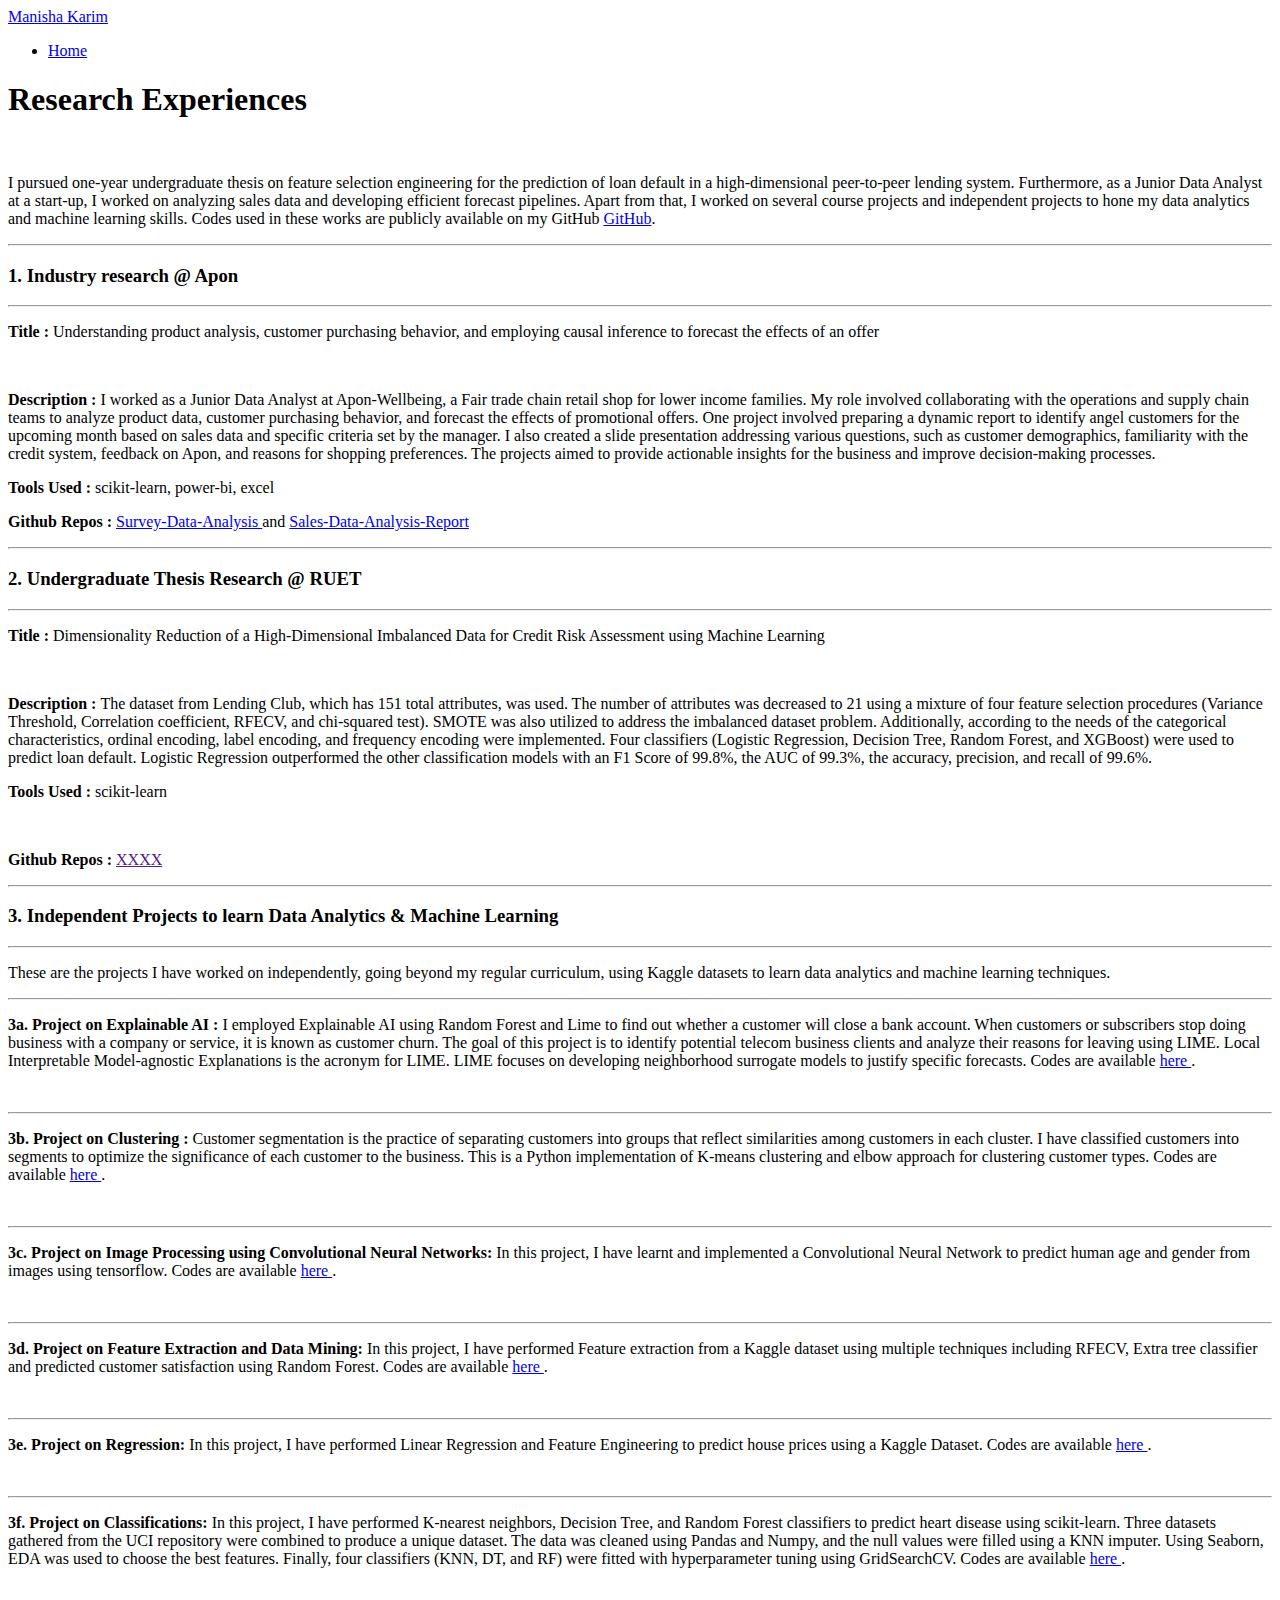
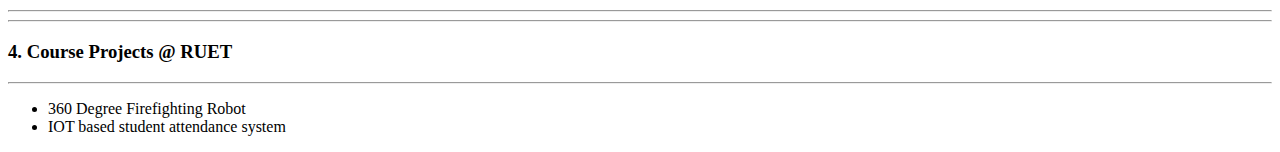
==== research.html @ 13be2c98 "Add files via upload" ====
<!DOCTYPE HTML>
<!--
	Hyperspace by HTML5 UP
	html5up.net | @ajlkn
	Free for personal and commercial use under the CCA 3.0 license (html5up.net/license)
-->
<html>
	<head>
		<title>Manisha Karim</title>
		<meta charset="utf-8" />
		<meta name="viewport" content="width=device-width, initial-scale=1, user-scalable=no" />
		<link rel="stylesheet" href="assets/css/main.css" />
		<noscript><link rel="stylesheet" href="assets/css/noscript.css" /></noscript>
	</head>
	<body class="is-preload">

		<!------------------------------------------------------- Header ------------------------------------------------------->
			<header id="header">
				<a href="index.html" class="title">Manisha Karim</a>
				<nav>
					<ul>
						<li><a href="index.html">Home</a></li>
					</ul>
				</nav>
			</header>

		<!--------------------------------------------------------- Wrapper --------------------------------------------------------->
			<div id="wrapper">

				<!--------------------------------------------------------- Main --------------------------------------------------------->
					<section id="main" class="wrapper">
						<div class="inner">
							<h1 class="major">Research Experiences</h1>
							
							
							<span class="image"> <img src="images/nn_2.png" width="800" height="auto" alt="" class="center" /></span>
							<p>I pursued one-year undergraduate thesis on feature selection engineering for the prediction of loan default in a high-dimensional peer-to-peer lending system. Furthermore, as a Junior Data Analyst at a start-up, I worked on analyzing sales data and developing efficient forecast pipelines. Apart from that, I worked on several course projects and independent projects to hone my data analytics and machine learning skills. Codes used in these works are publicly available on my GitHub <a href="https://github.com/Manisha-Karim" class="icon brands fa-github"><span class="label">GitHub</span></a>.</p>
							 
							 <!--------------------------------------------------------- Main --------------------------------------------------------->
							<hr>
							<h3> 1. Industry research @ Apon</h3>
							<hr>
							<p> <b>Title :</b> Understanding product analysis, customer purchasing behavior, and employing causal inference to forecast the effects of an offer </p>
							<span class="image"> <img src="images/industry.png" width="800" height="auto" alt="" class="center" /></span>
							<p> <b>Description : </b> I worked as a Junior Data Analyst at Apon-Wellbeing, a Fair trade chain retail shop for lower income families. My role involved collaborating with the operations and supply chain teams to analyze product data, customer purchasing behavior, and forecast the effects of promotional offers. One project involved preparing a dynamic report to identify angel customers for the upcoming month based on sales data and specific criteria set by the manager. I also created a slide presentation addressing various questions, such as customer demographics, familiarity with the credit system, feedback on Apon, and reasons for shopping preferences. The projects aimed to provide actionable insights for the business and improve decision-making processes.</p>
							<p> <b>Tools Used :</b> scikit-learn, power-bi, excel</p>
							<p> <b>Github Repos :</b> <a href="https://github.com/Manisha-Karim/Survey-Data-Analysis/tree/main"> Survey-Data-Analysis </a> and <a href="https://github.com/Manisha-Karim/Sales-Data-Analysis-Report"> Sales-Data-Analysis-Report </a> </p>
							
							<!--------------------------------------------------------- Main --------------------------------------------------------->
							<hr>
							<h3> 2. Undergraduate Thesis Research @ RUET</h3>
							<hr>
							<p> <b>Title : </b> Dimensionality Reduction of a High-Dimensional Imbalanced Data for Credit Risk Assessment using Machine Learning </p>
							<span class="image"> <img src="images/thesis.jpeg" width="800" height="auto" alt="" class="center" /></span>
							<p> <b>Description : </b> The dataset from Lending Club, which has 151 total attributes, was used.  The number of attributes was decreased to 21 using a mixture of four feature selection procedures (Variance Threshold, Correlation coefficient, RFECV, and chi-squared test). SMOTE was also utilized to address the imbalanced dataset problem. Additionally, according to the needs of the categorical characteristics, ordinal encoding, label encoding, and frequency encoding were implemented. Four classifiers (Logistic Regression, Decision Tree, Random Forest, and XGBoost) were used to predict loan default. Logistic Regression outperformed the other classification models with an F1 Score of 99.8%, the AUC of 99.3%, the accuracy, precision, and recall of 99.6%. </p>
							<p> <b>Tools Used : </b> scikit-learn </p>
							<span class="image"> <img src="images/thesis_2.jpeg" width="400" height="auto" alt="" class="center" /></span>
							<p> <b>Github Repos :</b> <a href=""> XXXX </a> </p>
							
							<!--------------------------------------------------------- Main --------------------------------------------------------->
							<hr>
							<h3> 3. Independent Projects to learn Data Analytics & Machine Learning</h3>
							<hr>
							<p>These are the projects I have worked on independently, going beyond my regular curriculum, using Kaggle datasets to learn data analytics and machine learning techniques.</p>
							<hr>
							<p> <b>3a. Project on Explainable AI :</b> I employed Explainable AI using Random Forest and Lime to find out whether a customer will close a bank account. When customers or subscribers stop doing business with a company or service, it is known as customer churn. The goal of this project is to identify potential telecom business clients and analyze their reasons for leaving using LIME. Local Interpretable Model-agnostic Explanations is the acronym for LIME. LIME focuses on developing neighborhood surrogate models to justify specific forecasts. Codes are available <a href="https://github.com/Manisha-Karim/Bank-Customer-Churn-model-with-Explainable-AI-Lime-"> here </a>.</p>
							<span class="image"> <img src="images/ExplainableAI.png" width="800" height="auto" alt="" class="center" /></span>
							<hr>
							<p> <b>3b. Project on Clustering :</b> Customer segmentation is the practice of separating customers into groups that reflect similarities among customers in each cluster. I have classified customers into segments to optimize the significance of each customer to the business. This is a Python implementation of K-means clustering and elbow approach for clustering customer types. Codes are available <a href="https://github.com/Manisha-Karim/Customer-Segmentation/tree/main"> here </a>.</p>
							<span class="image"> <img src="images/segmentation.png" width="800" height="auto" alt="" class="center" /></span>
							<hr>
							<p> <b>3c. Project on Image Processing using Convolutional Neural Networks:</b> In this project, I have learnt and implemented a Convolutional Neural Network to predict human age and gender from images using tensorflow. Codes are available <a href="https://github.com/Manisha-Karim/Age-and-Gender-prediction-using-CNN"> here </a>.</p>
							<span class="image"> <img src="images/image_processing.png" width="800" height="auto" alt="" class="center" /></span>
							<hr>
							<p> <b>3d. Project on Feature Extraction and Data Mining:</b> In this project, I have performed Feature extraction from a Kaggle dataset using multiple techniques including RFECV, Extra tree classifier and predicted customer satisfaction using Random Forest. Codes are available <a href="https://github.com/Manisha-Karim/Customer-Satisfaction"> here </a>.</p>
							<span class="image"> <img src="images/customer_satisfaction.png" width="800" height="auto" alt="" class="center" /></span>
							<hr>
							<p> <b>3e. Project on Regression:</b> In this project, I have performed Linear Regression and Feature Engineering to predict house prices using a Kaggle Dataset. Codes are available <a href="https://github.com/Manisha-Karim/Advanced-Housing-Price-Regression"> here </a>.</p>
							<span class="image"> <img src="images/regression.png" width="800" height="auto" alt="" class="center" /></span>
							<hr>
							<p> <b>3f. Project on Classifications:</b> In this project, I have performed K-nearest neighbors, Decision Tree, and Random Forest classifiers to predict heart disease using scikit-learn. Three datasets gathered from the UCI repository were combined to produce a unique dataset. The data was cleaned using Pandas and Numpy, and the null values were filled using a KNN imputer. Using Seaborn, EDA was used to choose the best features. Finally, four classifiers (KNN, DT, and RF) were fitted with hyperparameter tuning using GridSearchCV. Codes are available <a href="https://github.com/Manisha-Karim/HeartDisease-Prediction-Machine-Learning-Model-Deployment-using-Django"> here </a>.</p>
							<span class="image"> <img src="images/heart.png" width="800" height="auto" alt="" class="center" /></span>
							<hr>
							
							
							
							
							<!--------------------------------------------------------- Main --------------------------------------------------------->
							<hr>
							<h3> 4. Course Projects @ RUET</h3>
							<hr>
							<ul> 
							<li>360 Degree Firefighting Robot</li>
							<li>IOT based student attendance system </li>
							</ul>
							
							
						</div>
					</section>

			</div>

		<!--------------------------------------------------------- Scripts --------------------------------------------------------->
			<script src="assets/js/jquery.min.js"></script>
			<script src="assets/js/jquery.scrollex.min.js"></script>
			<script src="assets/js/jquery.scrolly.min.js"></script>
			<script src="assets/js/browser.min.js"></script>
			<script src="assets/js/breakpoints.min.js"></script>
			<script src="assets/js/util.js"></script>
			<script src="assets/js/main.js"></script>

	</body>
</html>
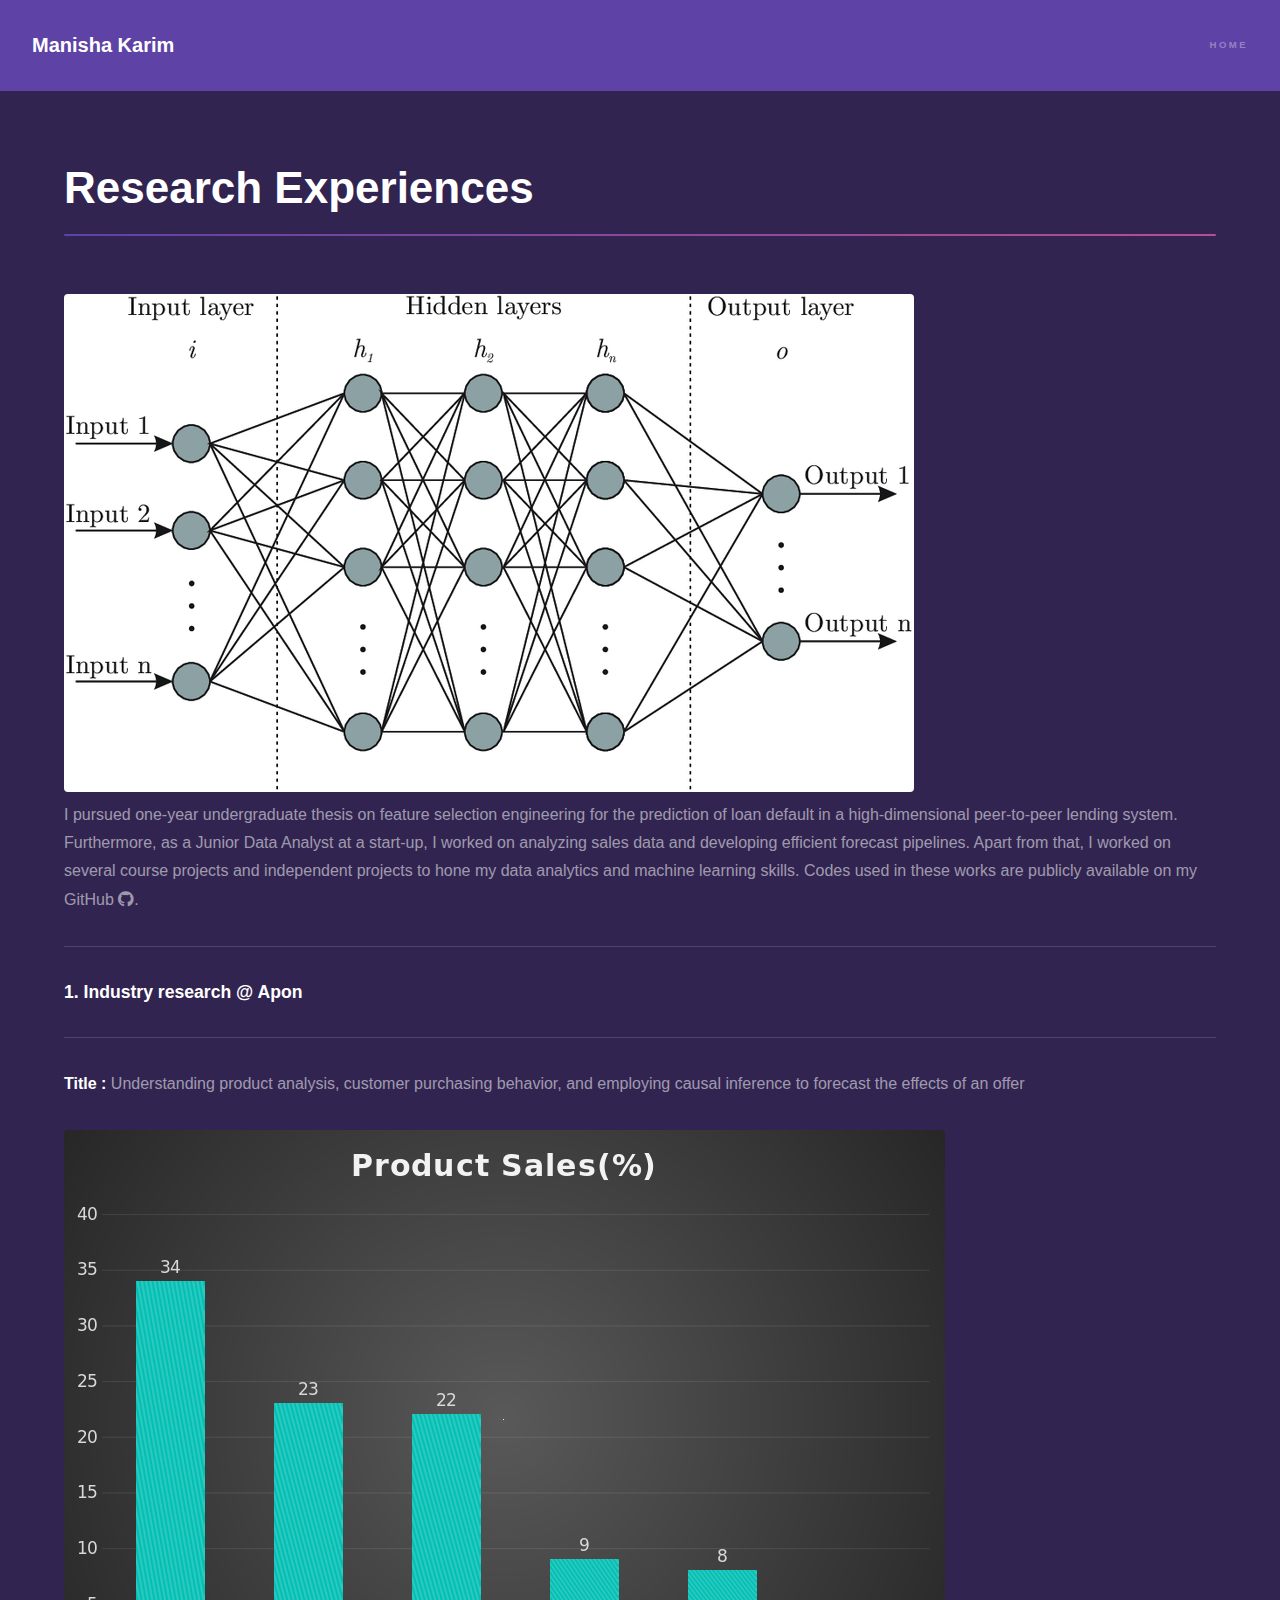
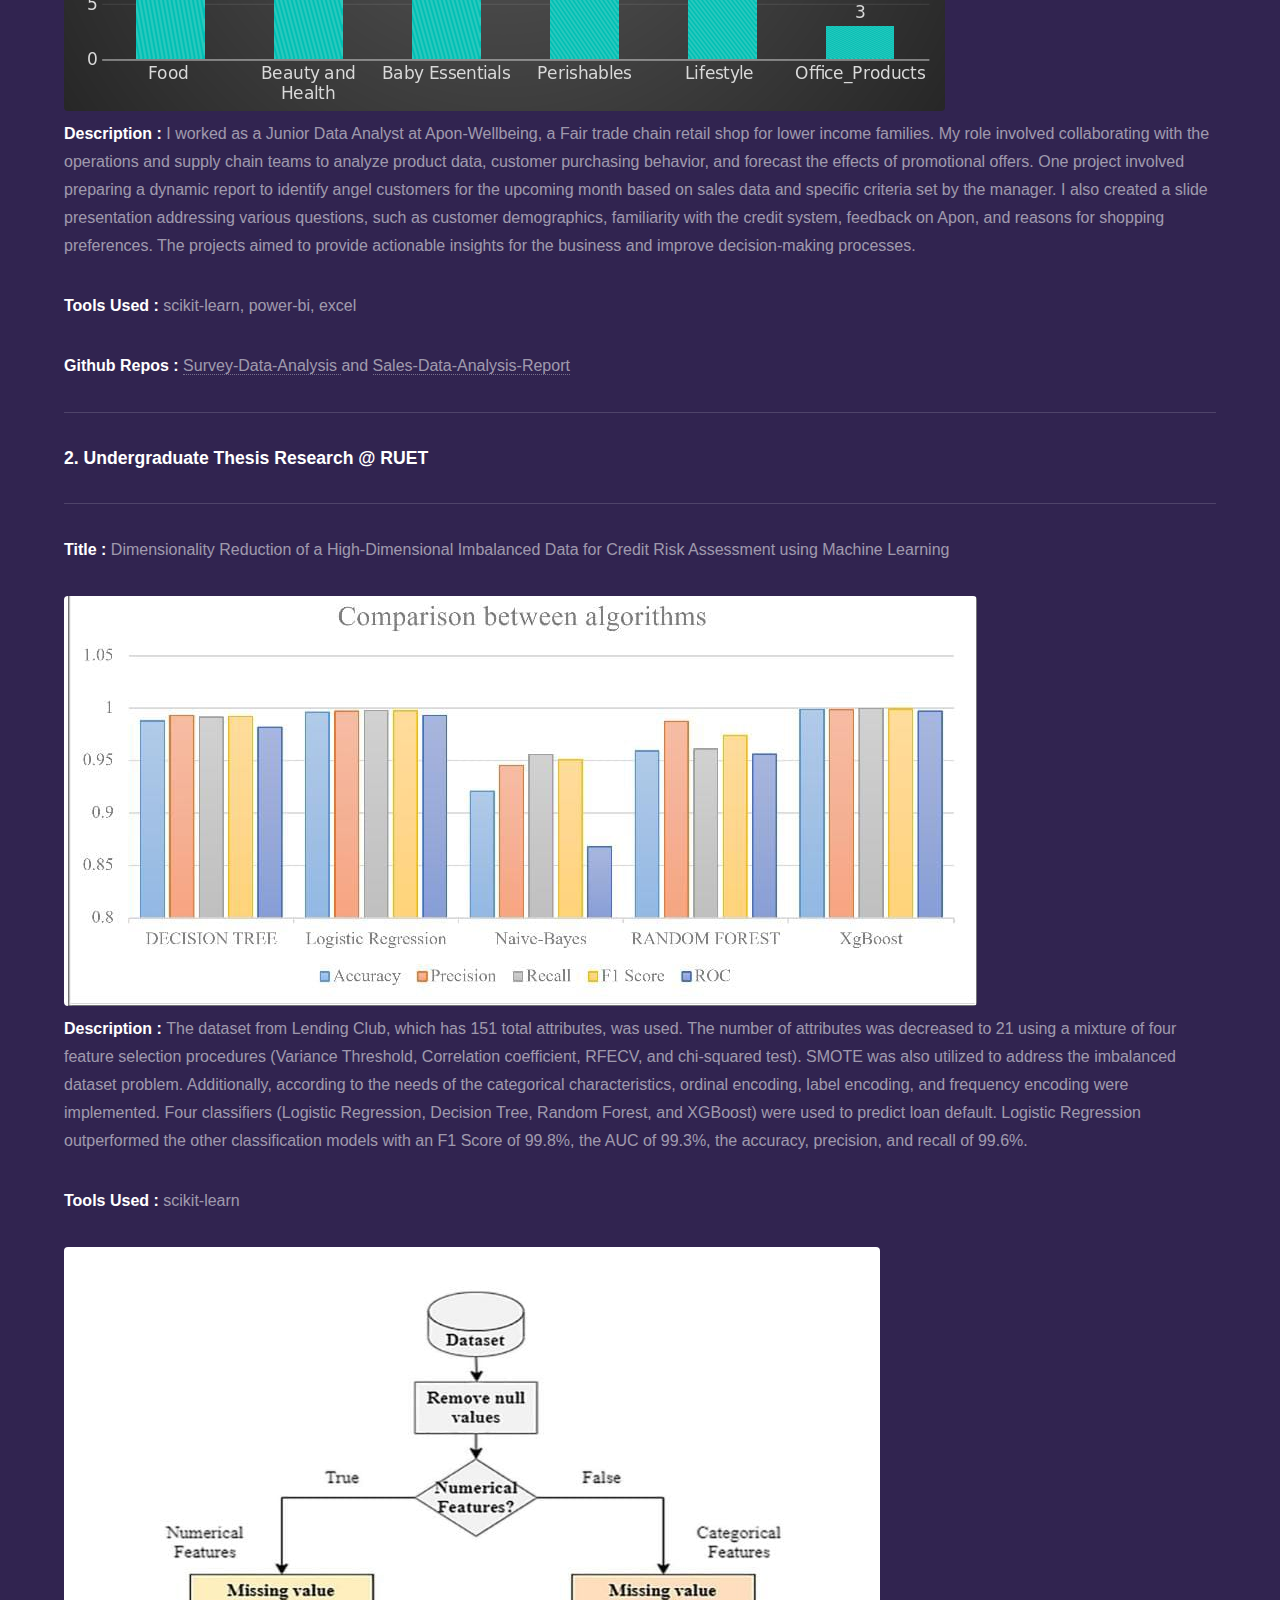
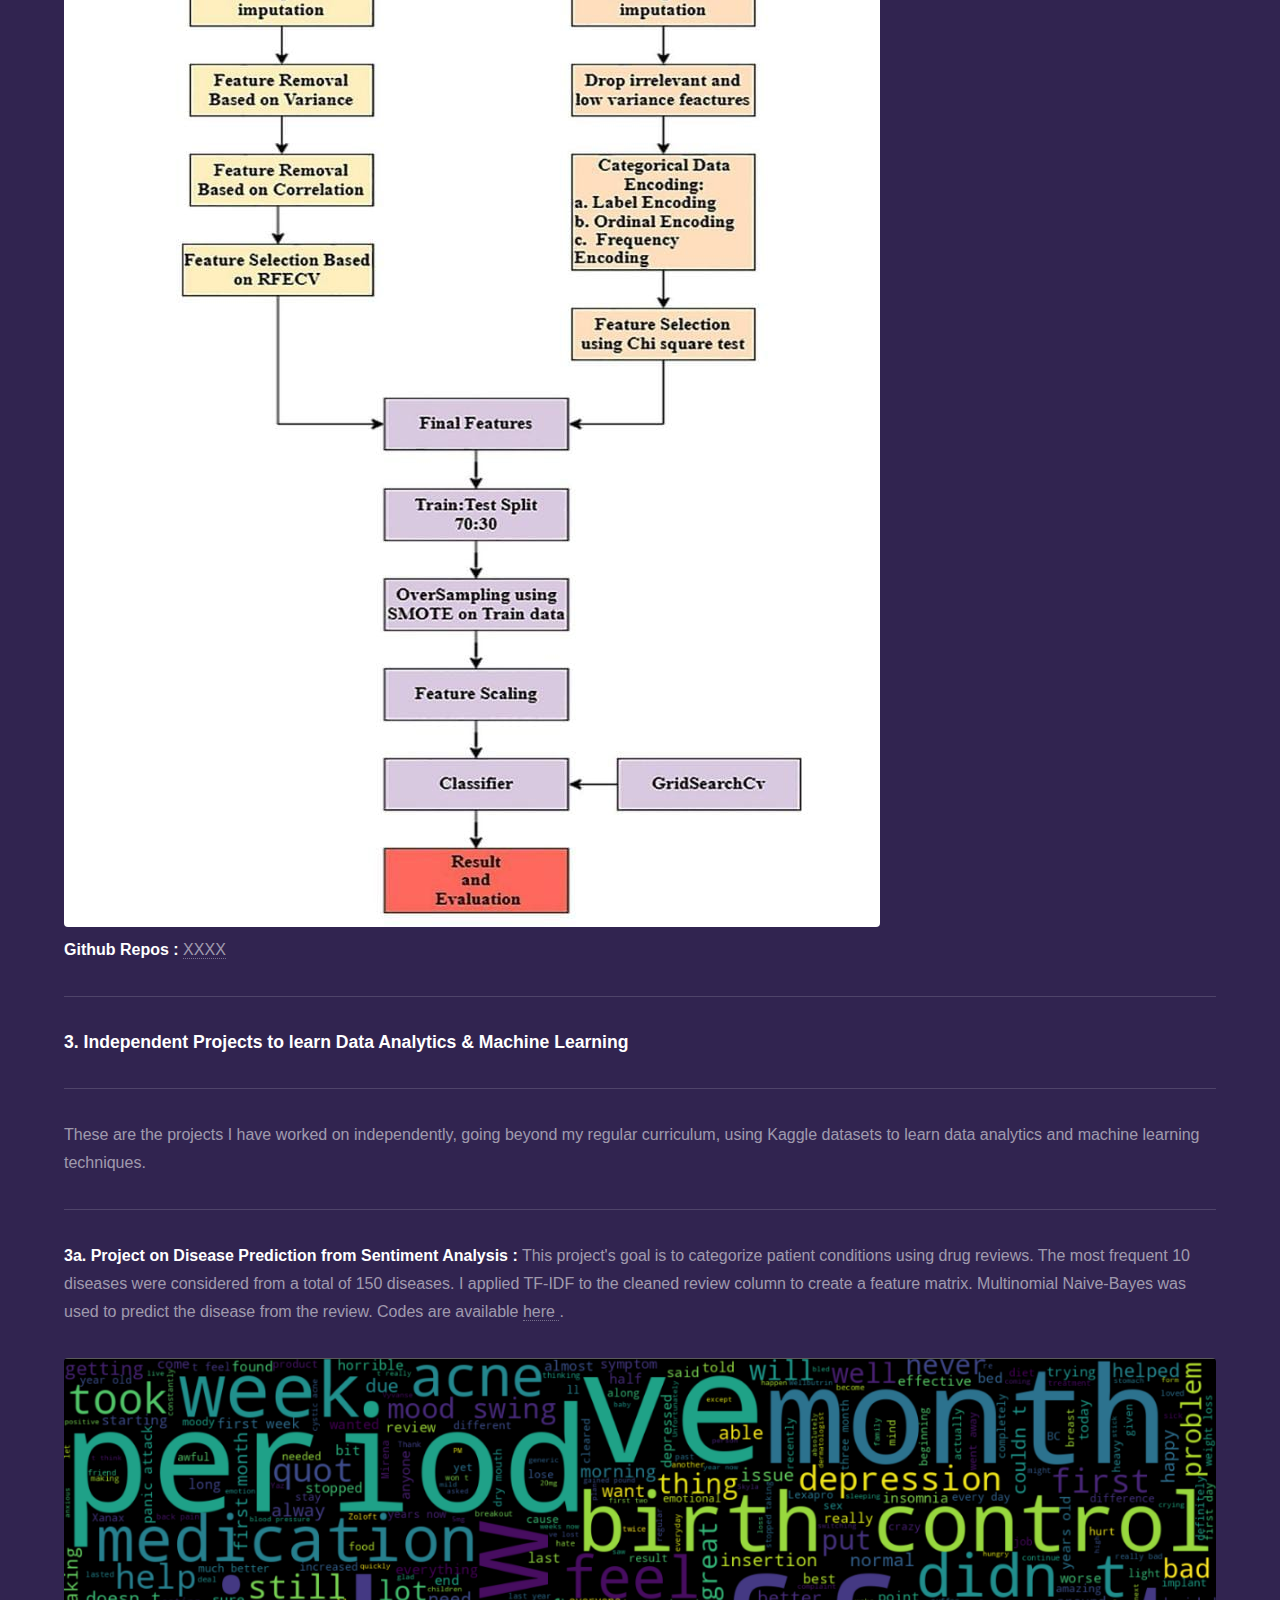
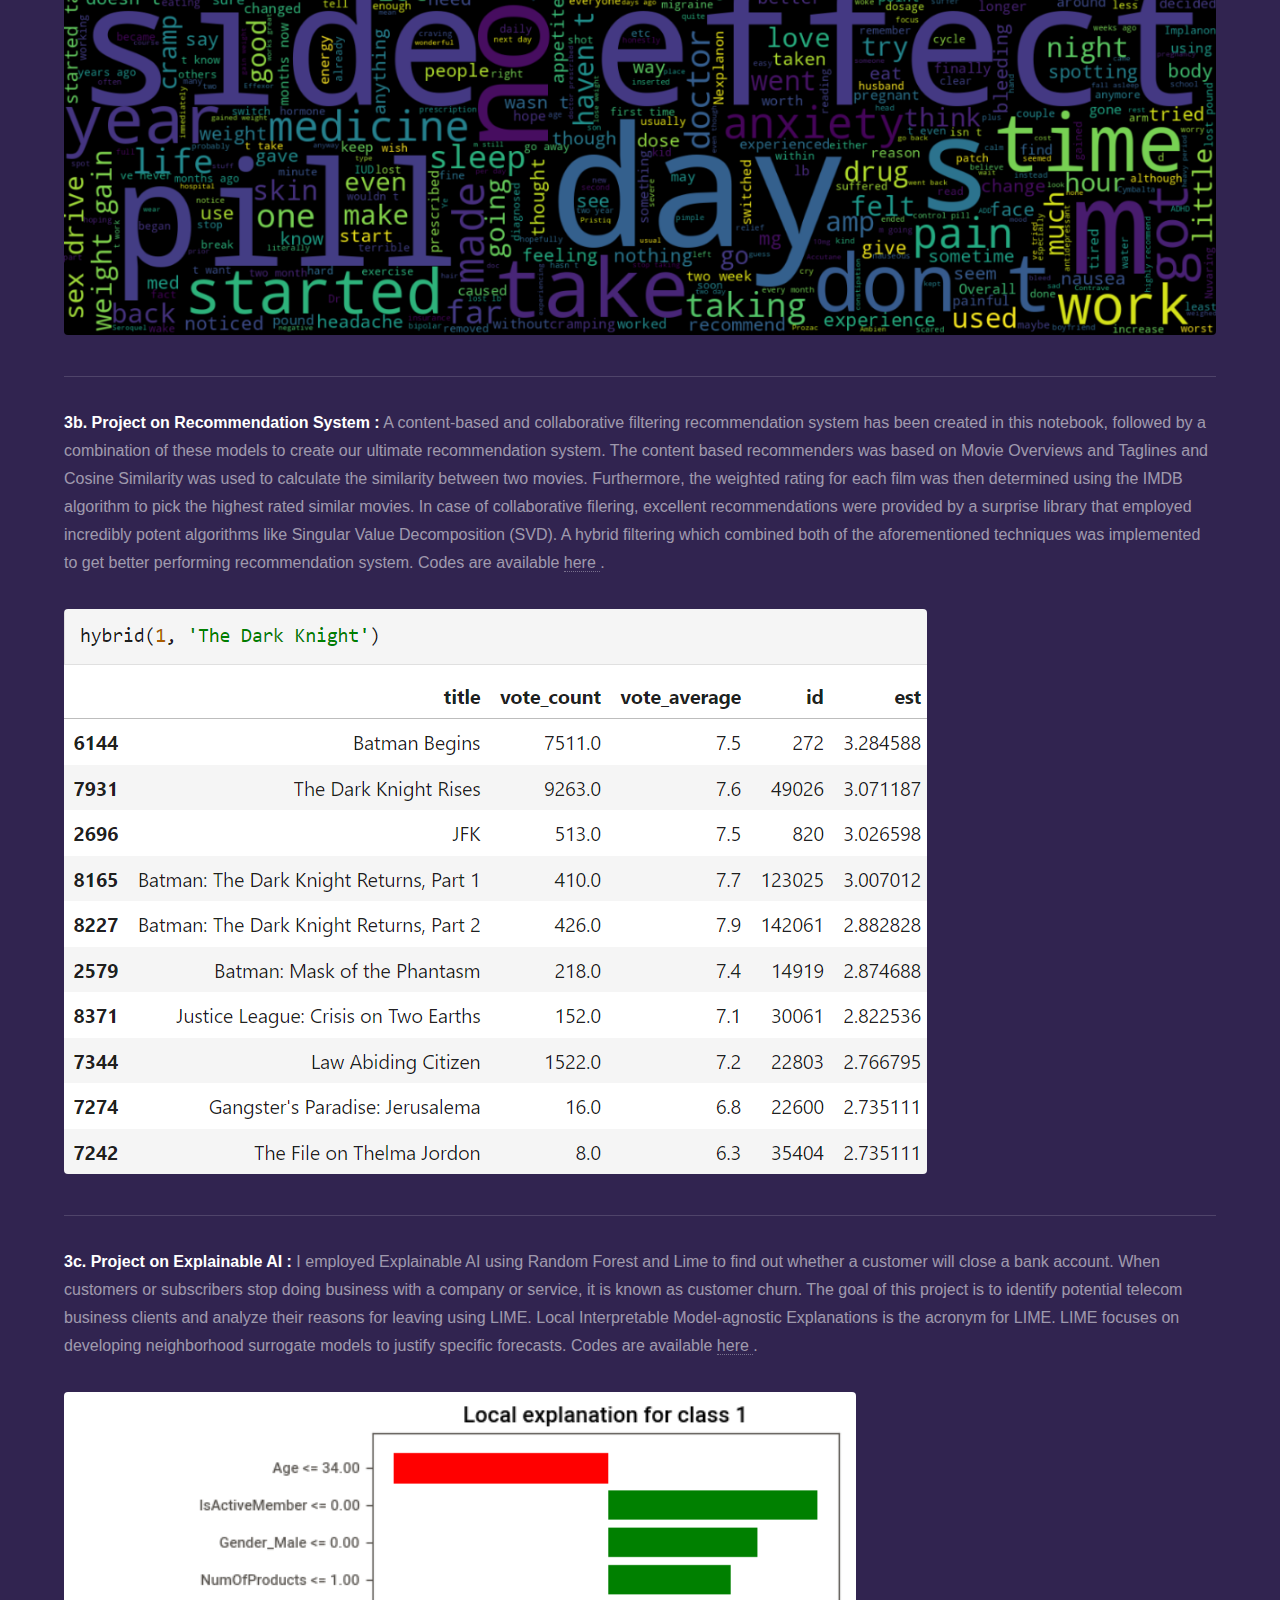
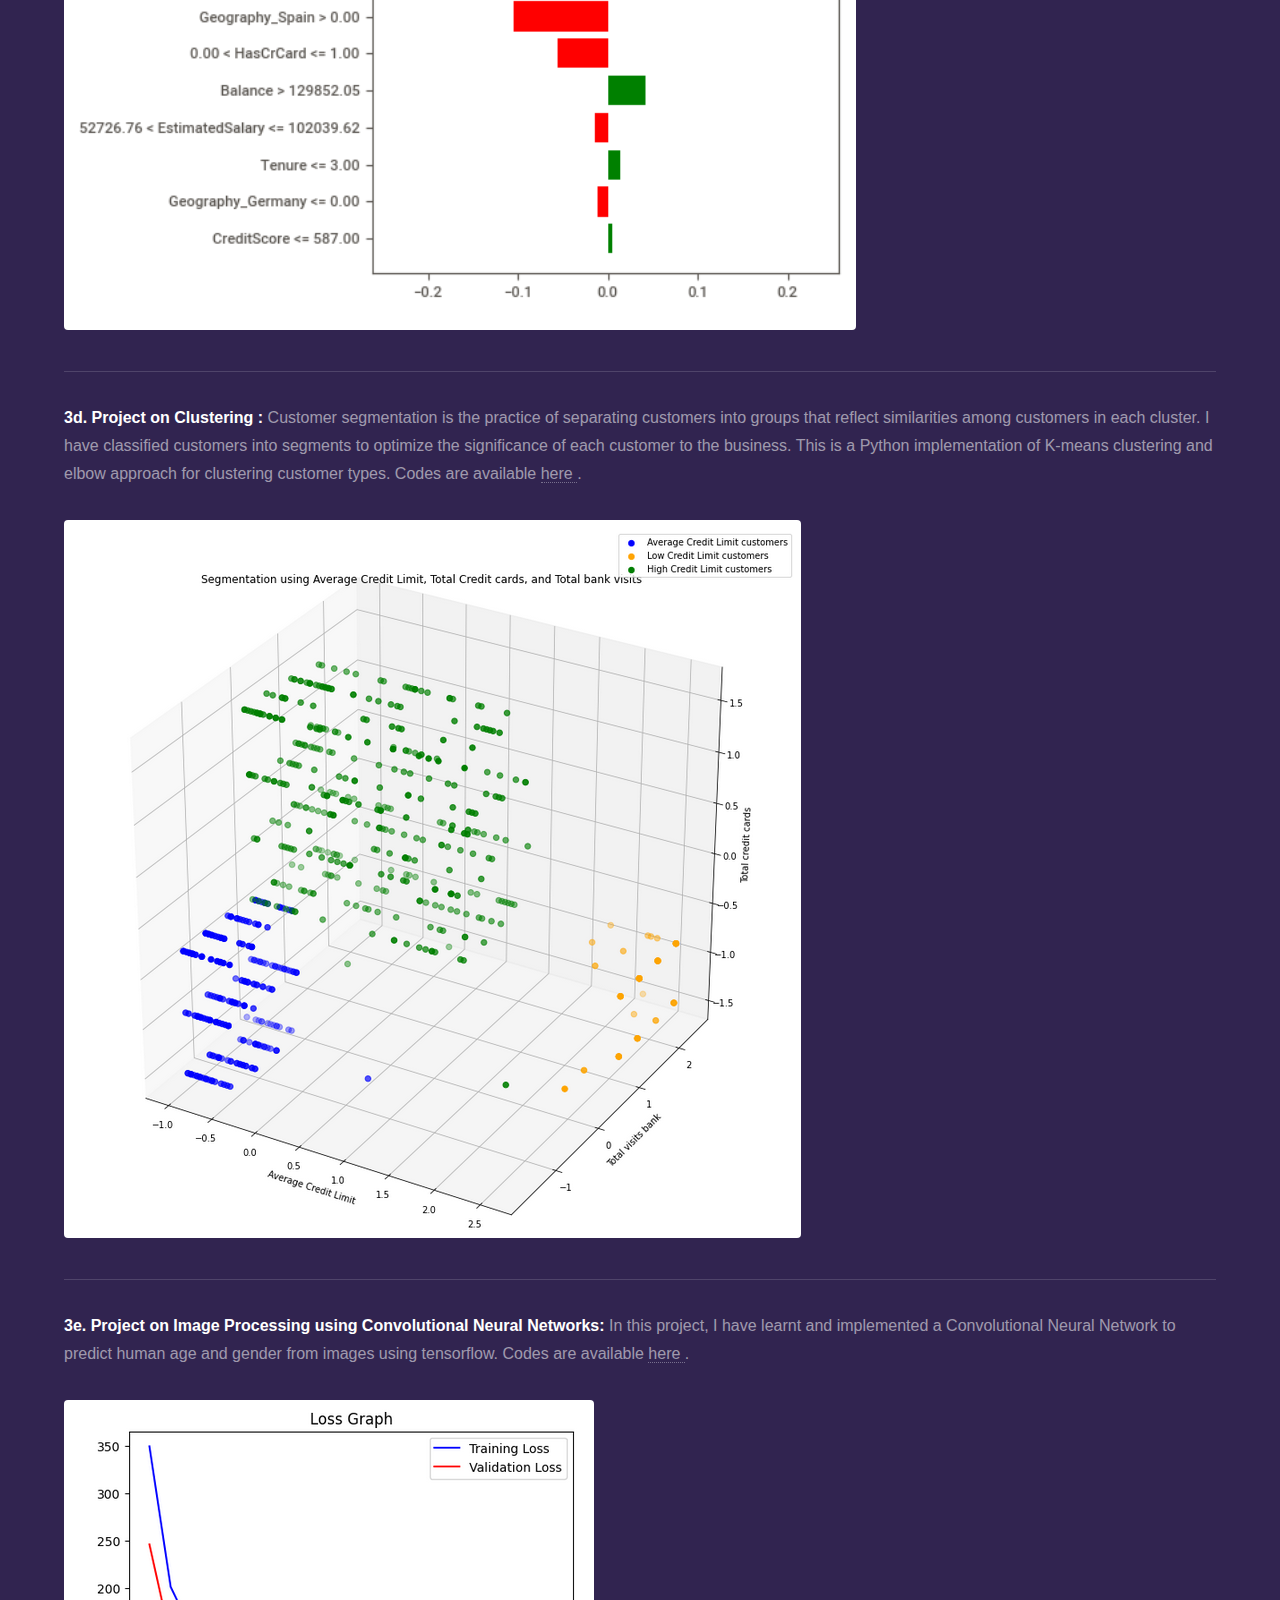
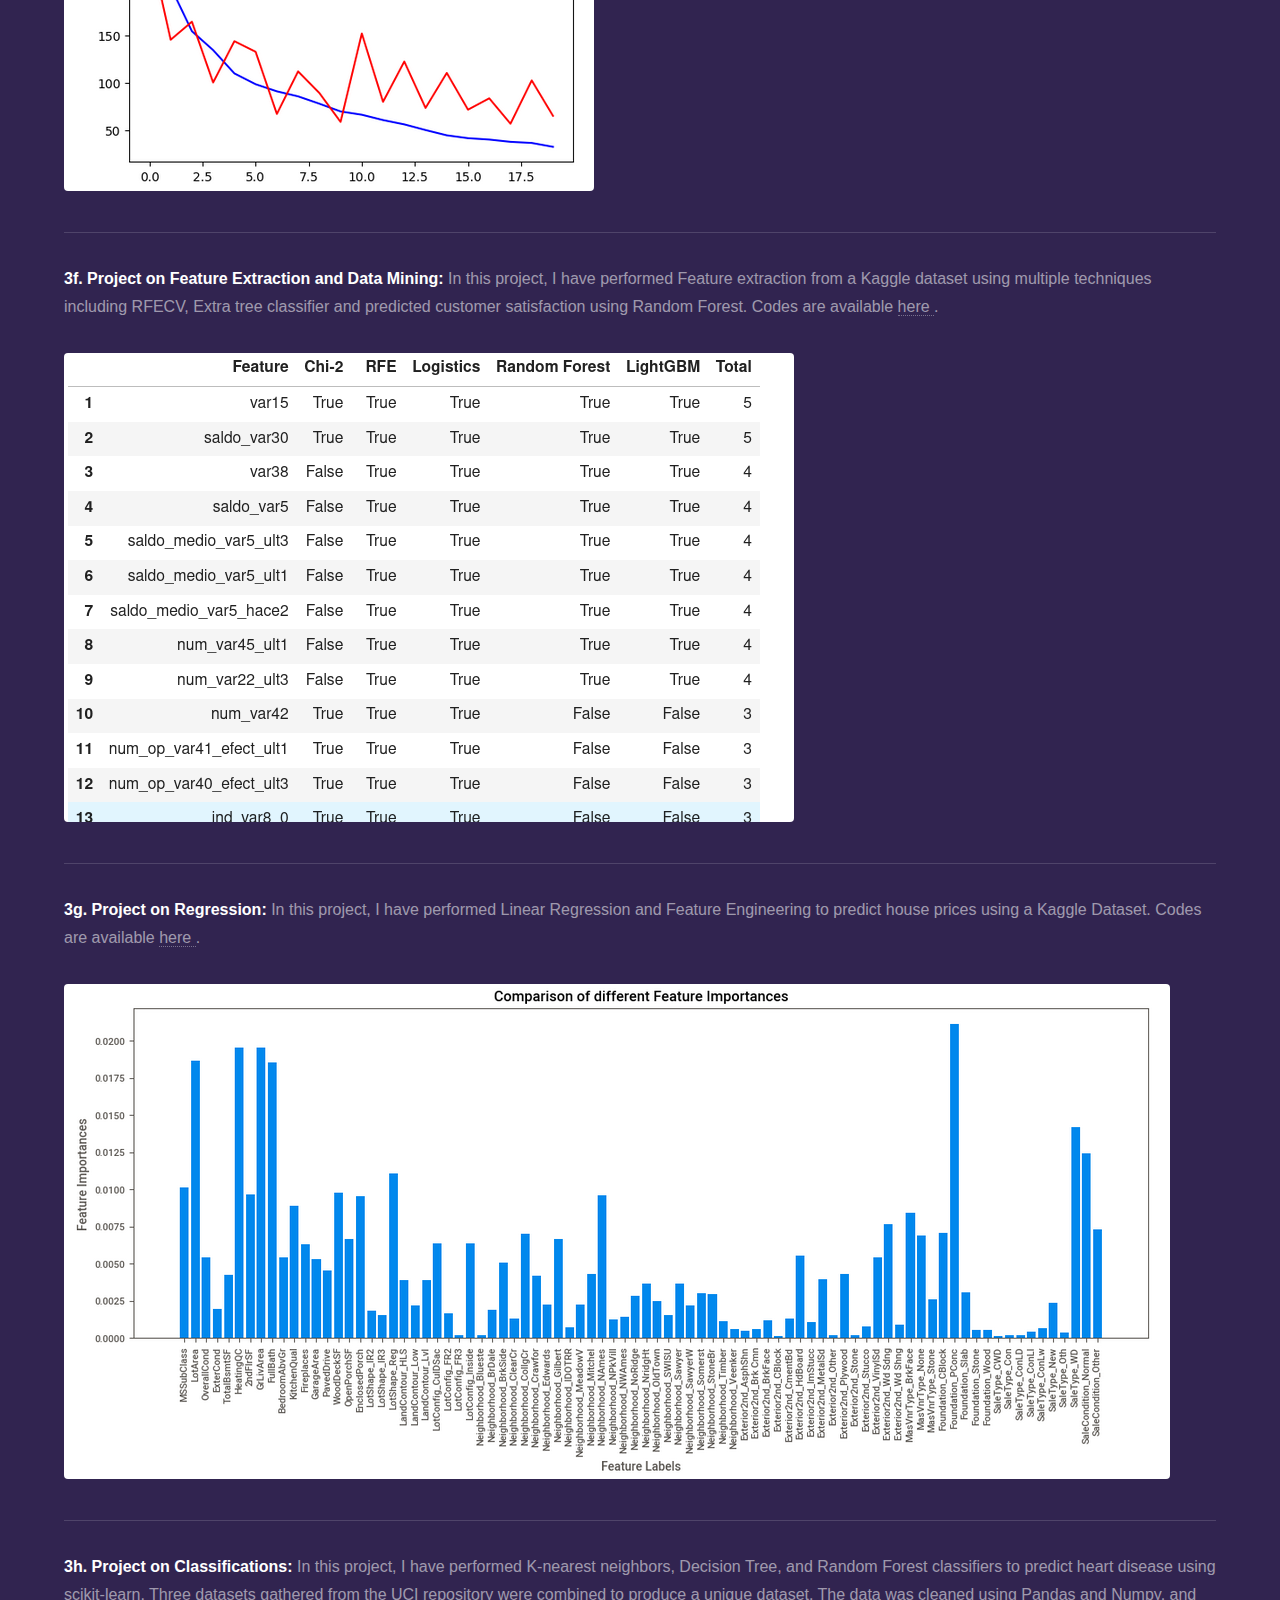
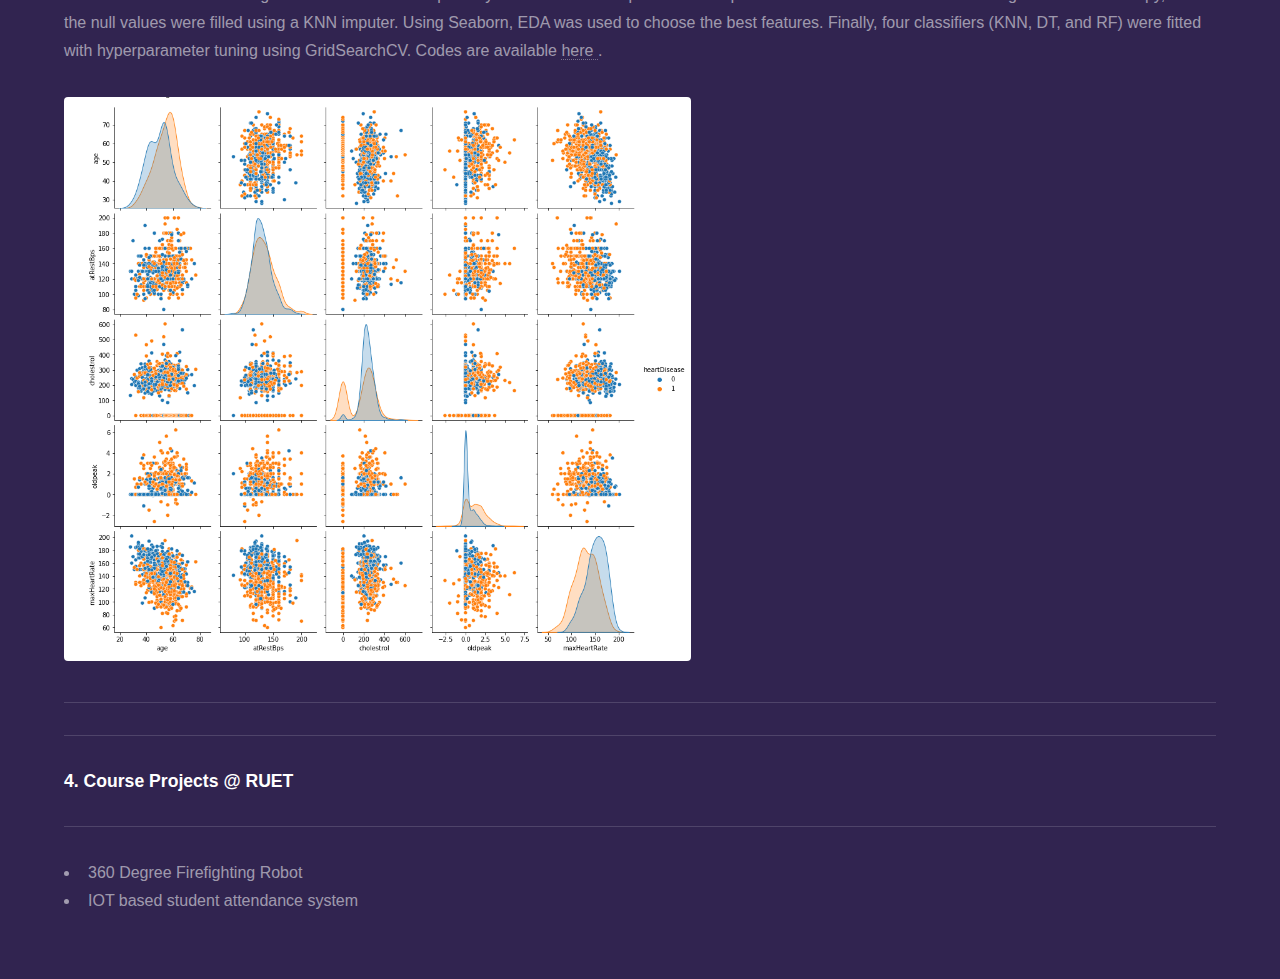
==== commit 2a3e1d1b: "Add files via upload" ====
--- a/research.html
+++ b/research.html
@@ -63,22 +63,28 @@
 							<hr>
 							<p>These are the projects I have worked on independently, going beyond my regular curriculum, using Kaggle datasets to learn data analytics and machine learning techniques.</p>
 							<hr>
-							<p> <b>3a. Project on Explainable AI :</b> I employed Explainable AI using Random Forest and Lime to find out whether a customer will close a bank account. When customers or subscribers stop doing business with a company or service, it is known as customer churn. The goal of this project is to identify potential telecom business clients and analyze their reasons for leaving using LIME. Local Interpretable Model-agnostic Explanations is the acronym for LIME. LIME focuses on developing neighborhood surrogate models to justify specific forecasts. Codes are available <a href="https://github.com/Manisha-Karim/Bank-Customer-Churn-model-with-Explainable-AI-Lime-"> here </a>.</p>
+							<p> <b>3a. Project on Disease Prediction from Sentiment Analysis :</b> This project's goal is to categorize patient conditions using drug reviews. The most frequent 10 diseases were considered from a total of 150 diseases. I applied TF-IDF to the cleaned review column to create a feature matrix. Multinomial Naive-Bayes was used to predict the disease from the review. Codes are available <a href="https://github.com/Manisha-Karim/Disease-Prediction-from-Sentiments"> here </a>.</p>
+							<span class="image"> <img src="images\disease_prediction.PNG" width="800" height="auto" alt="" class="center" /></span>
+							<hr>
+							<p> <b>3b. Project on Recommendation System :</b> A content-based and collaborative filtering recommendation system has been created in this notebook, followed by a combination of these models to create our ultimate recommendation system. The content based recommenders was based on Movie Overviews and Taglines and Cosine Similarity was used to calculate the similarity between two movies. Furthermore, the weighted rating for each film was then determined using the IMDB algorithm to pick the highest rated similar movies. In case of collaborative filering, excellent recommendations were provided by a surprise library that employed incredibly potent algorithms like Singular Value Decomposition (SVD). A hybrid filtering which combined both of the aforementioned techniques was implemented to get better performing recommendation system. Codes are available <a href="https://github.com/Manisha-Karim/Movie-Recommendation-System"> here </a>.</p>
+							<span class="image"> <img src="images\movie_recommendation.PNG" width="800" height="auto" alt="" class="center" /></span>
+							<hr>
+							<p> <b>3c. Project on Explainable AI :</b> I employed Explainable AI using Random Forest and Lime to find out whether a customer will close a bank account. When customers or subscribers stop doing business with a company or service, it is known as customer churn. The goal of this project is to identify potential telecom business clients and analyze their reasons for leaving using LIME. Local Interpretable Model-agnostic Explanations is the acronym for LIME. LIME focuses on developing neighborhood surrogate models to justify specific forecasts. Codes are available <a href="https://github.com/Manisha-Karim/Bank-Customer-Churn-model-with-Explainable-AI-Lime-"> here </a>.</p>
 							<span class="image"> <img src="images/ExplainableAI.png" width="800" height="auto" alt="" class="center" /></span>
 							<hr>
-							<p> <b>3b. Project on Clustering :</b> Customer segmentation is the practice of separating customers into groups that reflect similarities among customers in each cluster. I have classified customers into segments to optimize the significance of each customer to the business. This is a Python implementation of K-means clustering and elbow approach for clustering customer types. Codes are available <a href="https://github.com/Manisha-Karim/Customer-Segmentation/tree/main"> here </a>.</p>
+							<p> <b>3d. Project on Clustering :</b> Customer segmentation is the practice of separating customers into groups that reflect similarities among customers in each cluster. I have classified customers into segments to optimize the significance of each customer to the business. This is a Python implementation of K-means clustering and elbow approach for clustering customer types. Codes are available <a href="https://github.com/Manisha-Karim/Customer-Segmentation/tree/main"> here </a>.</p>
 							<span class="image"> <img src="images/segmentation.png" width="800" height="auto" alt="" class="center" /></span>
 							<hr>
-							<p> <b>3c. Project on Image Processing using Convolutional Neural Networks:</b> In this project, I have learnt and implemented a Convolutional Neural Network to predict human age and gender from images using tensorflow. Codes are available <a href="https://github.com/Manisha-Karim/Age-and-Gender-prediction-using-CNN"> here </a>.</p>
+							<p> <b>3e. Project on Image Processing using Convolutional Neural Networks:</b> In this project, I have learnt and implemented a Convolutional Neural Network to predict human age and gender from images using tensorflow. Codes are available <a href="https://github.com/Manisha-Karim/Age-and-Gender-prediction-using-CNN"> here </a>.</p>
 							<span class="image"> <img src="images/image_processing.png" width="800" height="auto" alt="" class="center" /></span>
 							<hr>
-							<p> <b>3d. Project on Feature Extraction and Data Mining:</b> In this project, I have performed Feature extraction from a Kaggle dataset using multiple techniques including RFECV, Extra tree classifier and predicted customer satisfaction using Random Forest. Codes are available <a href="https://github.com/Manisha-Karim/Customer-Satisfaction"> here </a>.</p>
+							<p> <b>3f. Project on Feature Extraction and Data Mining:</b> In this project, I have performed Feature extraction from a Kaggle dataset using multiple techniques including RFECV, Extra tree classifier and predicted customer satisfaction using Random Forest. Codes are available <a href="https://github.com/Manisha-Karim/Customer-Satisfaction"> here </a>.</p>
 							<span class="image"> <img src="images/customer_satisfaction.png" width="800" height="auto" alt="" class="center" /></span>
 							<hr>
-							<p> <b>3e. Project on Regression:</b> In this project, I have performed Linear Regression and Feature Engineering to predict house prices using a Kaggle Dataset. Codes are available <a href="https://github.com/Manisha-Karim/Advanced-Housing-Price-Regression"> here </a>.</p>
+							<p> <b>3g. Project on Regression:</b> In this project, I have performed Linear Regression and Feature Engineering to predict house prices using a Kaggle Dataset. Codes are available <a href="https://github.com/Manisha-Karim/Advanced-Housing-Price-Regression"> here </a>.</p>
 							<span class="image"> <img src="images/regression.png" width="800" height="auto" alt="" class="center" /></span>
 							<hr>
-							<p> <b>3f. Project on Classifications:</b> In this project, I have performed K-nearest neighbors, Decision Tree, and Random Forest classifiers to predict heart disease using scikit-learn. Three datasets gathered from the UCI repository were combined to produce a unique dataset. The data was cleaned using Pandas and Numpy, and the null values were filled using a KNN imputer. Using Seaborn, EDA was used to choose the best features. Finally, four classifiers (KNN, DT, and RF) were fitted with hyperparameter tuning using GridSearchCV. Codes are available <a href="https://github.com/Manisha-Karim/HeartDisease-Prediction-Machine-Learning-Model-Deployment-using-Django"> here </a>.</p>
+							<p> <b>3h. Project on Classifications:</b> In this project, I have performed K-nearest neighbors, Decision Tree, and Random Forest classifiers to predict heart disease using scikit-learn. Three datasets gathered from the UCI repository were combined to produce a unique dataset. The data was cleaned using Pandas and Numpy, and the null values were filled using a KNN imputer. Using Seaborn, EDA was used to choose the best features. Finally, four classifiers (KNN, DT, and RF) were fitted with hyperparameter tuning using GridSearchCV. Codes are available <a href="https://github.com/Manisha-Karim/HeartDisease-Prediction-Machine-Learning-Model-Deployment-using-Django"> here </a>.</p>
 							<span class="image"> <img src="images/heart.png" width="800" height="auto" alt="" class="center" /></span>
 							<hr>
 							
--- a/assets/css/main.css
+++ b/assets/css/main.css
@@ -0,0 +1,3916 @@
+@import url(fontawesome-all.min.css);
+
+/*
+	Hyperspace by HTML5 UP
+	html5up.net | @ajlkn
+	Free for personal and commercial use under the CCA 3.0 license (html5up.net/license)
+*/
+
+html, body, div, span, applet, object,
+iframe, h1, h2, h3, h4, h5, h6, p, blockquote,
+pre, a, abbr, acronym, address, big, cite,
+code, del, dfn, em, img, ins, kbd, q, s, samp,
+small, strike, strong, sub, sup, tt, var, b,
+u, i, center, dl, dt, dd, ol, ul, li, fieldset,
+form, label, legend, table, caption, tbody,
+tfoot, thead, tr, th, td, article, aside,
+canvas, details, embed, figure, figcaption,
+footer, header, hgroup, menu, nav, output, ruby,
+section, summary, time, mark, audio, video {
+	margin: 0;
+	padding: 0;
+	border: 0;
+	font-size: 100%;
+	font: inherit;
+	vertical-align: baseline;}
+
+article, aside, details, figcaption, figure,
+footer, header, hgroup, menu, nav, section {
+	display: block;}
+
+body {
+	line-height: 1;
+}
+
+ol, ul {
+	list-style: none;
+}
+
+blockquote, q {
+	quotes: none;
+}
+
+	blockquote:before, blockquote:after, q:before, q:after {
+		content: '';
+		content: none;
+	}
+
+table {
+	border-collapse: collapse;
+	border-spacing: 0;
+}
+
+body {
+	-webkit-text-size-adjust: none;
+}
+
+mark {
+	background-color: transparent;
+	color: inherit;
+}
+
+input::-moz-focus-inner {
+	border: 0;
+	padding: 0;
+}
+
+input, select, textarea {
+	-moz-appearance: none;
+	-webkit-appearance: none;
+	-ms-appearance: none;
+	appearance: none;
+}
+
+.center {
+  display: block;
+  margin-left: auto;
+  margin-right: auto;
+  width: 100%;
+}
+
+/* Basic */
+
+	@-ms-viewport {
+		width: device-width;
+	}
+
+	body {
+		-ms-overflow-style: scrollbar;
+	}
+
+	@media screen and (max-width: 480px) {
+
+		html, body {
+			min-width: 320px;
+		}
+
+	}
+
+	html {
+		box-sizing: border-box;
+	}
+
+	*, *:before, *:after {
+		box-sizing: inherit;
+	}
+
+	body {
+		background: #312450;
+	}
+
+		body.is-preload *, body.is-preload *:before, body.is-preload *:after {
+			-moz-animation: none !important;
+			-webkit-animation: none !important;
+			-ms-animation: none !important;
+			animation: none !important;
+			-moz-transition: none !important;
+			-webkit-transition: none !important;
+			-ms-transition: none !important;
+			transition: none !important;
+		}
+
+/* Type */
+
+	body, input, select, textarea {
+		color: rgba(255, 255, 255, 0.55);
+		font-family: Arial, Helvetica, sans-serif;
+		font-size: 16.5pt;
+		font-weight: normal;
+		line-height: 1.75;
+	}
+
+		@media screen and (max-width: 1680px) {
+
+			body, input, select, textarea {
+				font-size: 13pt;
+			}
+
+		}
+
+		@media screen and (max-width: 1280px) {
+
+			body, input, select, textarea {
+				font-size: 12pt;
+			}
+
+		}
+
+		@media screen and (max-width: 360px) {
+
+			body, input, select, textarea {
+				font-size: 11pt;
+			}
+
+		}
+
+	a {
+		-moz-transition: color 0.2s ease, border-bottom-color 0.2s ease;
+		-webkit-transition: color 0.2s ease, border-bottom-color 0.2s ease;
+		-ms-transition: color 0.2s ease, border-bottom-color 0.2s ease;
+		transition: color 0.2s ease, border-bottom-color 0.2s ease;
+		border-bottom: dotted 1px rgba(255, 255, 255, 0.35);
+		color: inherit;
+		text-decoration: none;
+	}
+
+		a:hover {
+			border-bottom-color: transparent;
+			color: #ffffff;
+		}
+
+	strong, b {
+		color: #ffffff;
+		font-weight: bold;
+	}
+
+	em, i {
+		font-style: italic;
+	}
+
+	p {
+		margin: 0 0 2em 0;
+	}
+
+	h1, h2, h3, h4, h5, h6 {
+		color: #ffffff;
+		font-weight: bold;
+		line-height: 1.5;
+		margin: 0 0 0.5em 0;
+	}
+
+		h1 a, h2 a, h3 a, h4 a, h5 a, h6 a {
+			color: inherit;
+			text-decoration: none;
+		}
+
+	h1 {
+		font-size: 2.75em;
+	}
+
+		h1.major {
+			margin: 0 0 1.3em 0;
+			position: relative;
+			padding-bottom: 0.35em;
+		}
+
+			h1.major:after {
+				background-image: -moz-linear-gradient(to right, #5e42a6, #b74e91);
+				background-image: -webkit-linear-gradient(to right, #5e42a6, #b74e91);
+				background-image: -ms-linear-gradient(to right, #5e42a6, #b74e91);
+				background-image: linear-gradient(to right, #5e42a6, #b74e91);
+				-moz-transition: max-width 0.2s ease;
+				-webkit-transition: max-width 0.2s ease;
+				-ms-transition: max-width 0.2s ease;
+				transition: max-width 0.2s ease;
+				border-radius: 0.2em;
+				bottom: 0;
+				content: '';
+				height: 0.05em;
+				position: absolute;
+				right: 0;
+				width: 100%;
+			}
+
+	h2 {
+		font-size: 1.75em;
+	}
+
+	h3 {
+		font-size: 1.1em;
+	}
+
+	h4 {
+		font-size: 1em;
+	}
+
+	h5 {
+		font-size: 0.8em;
+	}
+
+	h6 {
+		font-size: 0.6em;
+	}
+
+	@media screen and (max-width: 736px) {
+
+		h1 {
+			font-size: 2em;
+		}
+
+		h2 {
+			font-size: 1.25em;
+		}
+
+		h3 {
+			font-size: 1em;
+		}
+
+		h4 {
+			font-size: 0.8em;
+		}
+
+		h5 {
+			font-size: 0.6em;
+		}
+
+		h6 {
+			font-size: 0.6em;
+		}
+
+	}
+
+	sub {
+		font-size: 0.8em;
+		position: relative;
+		top: 0.5em;
+	}
+
+	sup {
+		font-size: 0.8em;
+		position: relative;
+		top: -0.5em;
+	}
+
+	blockquote {
+		border-left: solid 4px rgba(255, 255, 255, 0.15);
+		font-style: italic;
+		margin: 0 0 2em 0;
+		padding: 0.5em 0 0.5em 2em;
+	}
+
+	code {
+		background: rgba(255, 255, 255, 0.05);
+		border-radius: 0.25em;
+		border: solid 1px rgba(255, 255, 255, 0.15);
+		font-family: "Courier New", monospace;
+		font-size: 0.9em;
+		margin: 0 0.25em;
+		padding: 0.25em 0.65em;
+	}
+
+	pre {
+		-webkit-overflow-scrolling: touch;
+		font-family: "Courier New", monospace;
+		font-size: 0.9em;
+		margin: 0 0 2em 0;
+	}
+
+		pre code {
+			display: block;
+			line-height: 1.75em;
+			padding: 1em 1.5em;
+			overflow-x: auto;
+		}
+
+	hr {
+		border: 0;
+		border-bottom: solid 1px rgba(255, 255, 255, 0.15);
+		margin: 2em 0;
+	}
+
+		hr.major {
+			margin: 3em 0;
+		}
+
+	.align-left {
+		text-align: left;
+	}
+
+	.align-center {
+		text-align: center;
+	}
+
+	.align-right {
+		text-align: right;
+	}
+
+/* Row */
+
+	.row {
+		display: flex;
+		flex-wrap: wrap;
+		box-sizing: border-box;
+		align-items: stretch;
+	}
+
+		.row > * {
+			box-sizing: border-box;
+		}
+
+		.row.gtr-uniform > * > :last-child {
+			margin-bottom: 0;
+		}
+
+		.row.aln-left {
+			justify-content: flex-start;
+		}
+
+		.row.aln-center {
+			justify-content: center;
+		}
+
+		.row.aln-right {
+			justify-content: flex-end;
+		}
+
+		.row.aln-top {
+			align-items: flex-start;
+		}
+
+		.row.aln-middle {
+			align-items: center;
+		}
+
+		.row.aln-bottom {
+			align-items: flex-end;
+		}
+
+		.row > .imp {
+			order: -1;
+		}
+
+		.row > .col-1 {
+			width: 8.33333%;
+		}
+
+		.row > .off-1 {
+			margin-left: 8.33333%;
+		}
+
+		.row > .col-2 {
+			width: 16.66667%;
+		}
+
+		.row > .off-2 {
+			margin-left: 16.66667%;
+		}
+
+		.row > .col-3 {
+			width: 25%;
+		}
+
+		.row > .off-3 {
+			margin-left: 25%;
+		}
+
+		.row > .col-4 {
+			width: 33.33333%;
+		}
+
+		.row > .off-4 {
+			margin-left: 33.33333%;
+		}
+
+		.row > .col-5 {
+			width: 41.66667%;
+		}
+
+		.row > .off-5 {
+			margin-left: 41.66667%;
+		}
+
+		.row > .col-6 {
+			width: 50%;
+		}
+
+		.row > .off-6 {
+			margin-left: 50%;
+		}
+
+		.row > .col-7 {
+			width: 58.33333%;
+		}
+
+		.row > .off-7 {
+			margin-left: 58.33333%;
+		}
+
+		.row > .col-8 {
+			width: 66.66667%;
+		}
+
+		.row > .off-8 {
+			margin-left: 66.66667%;
+		}
+
+		.row > .col-9 {
+			width: 75%;
+		}
+
+		.row > .off-9 {
+			margin-left: 75%;
+		}
+
+		.row > .col-10 {
+			width: 83.33333%;
+		}
+
+		.row > .off-10 {
+			margin-left: 83.33333%;
+		}
+
+		.row > .col-11 {
+			width: 91.66667%;
+		}
+
+		.row > .off-11 {
+			margin-left: 91.66667%;
+		}
+
+		.row > .col-12 {
+			width: 100%;
+		}
+
+		.row > .off-12 {
+			margin-left: 100%;
+		}
+
+		.row.gtr-0 {
+			margin-top: 0;
+			margin-left: 0em;
+		}
+
+			.row.gtr-0 > * {
+				padding: 0 0 0 0em;
+			}
+
+			.row.gtr-0.gtr-uniform {
+				margin-top: 0em;
+			}
+
+				.row.gtr-0.gtr-uniform > * {
+					padding-top: 0em;
+				}
+
+		.row.gtr-25 {
+			margin-top: 0;
+			margin-left: -0.375em;
+		}
+
+			.row.gtr-25 > * {
+				padding: 0 0 0 0.375em;
+			}
+
+			.row.gtr-25.gtr-uniform {
+				margin-top: -0.375em;
+			}
+
+				.row.gtr-25.gtr-uniform > * {
+					padding-top: 0.375em;
+				}
+
+		.row.gtr-50 {
+			margin-top: 0;
+			margin-left: -0.75em;
+		}
+
+			.row.gtr-50 > * {
+				padding: 0 0 0 0.75em;
+			}
+
+			.row.gtr-50.gtr-uniform {
+				margin-top: -0.75em;
+			}
+
+				.row.gtr-50.gtr-uniform > * {
+					padding-top: 0.75em;
+				}
+
+		.row {
+			margin-top: 0;
+			margin-left: -1.5em;
+		}
+
+			.row > * {
+				padding: 0 0 0 1.5em;
+			}
+
+			.row.gtr-uniform {
+				margin-top: -1.5em;
+			}
+
+				.row.gtr-uniform > * {
+					padding-top: 1.5em;
+				}
+
+		.row.gtr-150 {
+			margin-top: 0;
+			margin-left: -2.25em;
+		}
+
+			.row.gtr-150 > * {
+				padding: 0 0 0 2.25em;
+			}
+
+			.row.gtr-150.gtr-uniform {
+				margin-top: -2.25em;
+			}
+
+				.row.gtr-150.gtr-uniform > * {
+					padding-top: 2.25em;
+				}
+
+		.row.gtr-200 {
+			margin-top: 0;
+			margin-left: -3em;
+		}
+
+			.row.gtr-200 > * {
+				padding: 0 0 0 3em;
+			}
+
+			.row.gtr-200.gtr-uniform {
+				margin-top: -3em;
+			}
+
+				.row.gtr-200.gtr-uniform > * {
+					padding-top: 3em;
+				}
+
+		@media screen and (max-width: 1680px) {
+
+			.row {
+				display: flex;
+				flex-wrap: wrap;
+				box-sizing: border-box;
+				align-items: stretch;
+			}
+
+				.row > * {
+					box-sizing: border-box;
+				}
+
+				.row.gtr-uniform > * > :last-child {
+					margin-bottom: 0;
+				}
+
+				.row.aln-left {
+					justify-content: flex-start;
+				}
+
+				.row.aln-center {
+					justify-content: center;
+				}
+
+				.row.aln-right {
+					justify-content: flex-end;
+				}
+
+				.row.aln-top {
+					align-items: flex-start;
+				}
+
+				.row.aln-middle {
+					align-items: center;
+				}
+
+				.row.aln-bottom {
+					align-items: flex-end;
+				}
+
+				.row > .imp-xlarge {
+					order: -1;
+				}
+
+				.row > .col-1-xlarge {
+					width: 8.33333%;
+				}
+
+				.row > .off-1-xlarge {
+					margin-left: 8.33333%;
+				}
+
+				.row > .col-2-xlarge {
+					width: 16.66667%;
+				}
+
+				.row > .off-2-xlarge {
+					margin-left: 16.66667%;
+				}
+
+				.row > .col-3-xlarge {
+					width: 25%;
+				}
+
+				.row > .off-3-xlarge {
+					margin-left: 25%;
+				}
+
+				.row > .col-4-xlarge {
+					width: 33.33333%;
+				}
+
+				.row > .off-4-xlarge {
+					margin-left: 33.33333%;
+				}
+
+				.row > .col-5-xlarge {
+					width: 41.66667%;
+				}
+
+				.row > .off-5-xlarge {
+					margin-left: 41.66667%;
+				}
+
+				.row > .col-6-xlarge {
+					width: 50%;
+				}
+
+				.row > .off-6-xlarge {
+					margin-left: 50%;
+				}
+
+				.row > .col-7-xlarge {
+					width: 58.33333%;
+				}
+
+				.row > .off-7-xlarge {
+					margin-left: 58.33333%;
+				}
+
+				.row > .col-8-xlarge {
+					width: 66.66667%;
+				}
+
+				.row > .off-8-xlarge {
+					margin-left: 66.66667%;
+				}
+
+				.row > .col-9-xlarge {
+					width: 75%;
+				}
+
+				.row > .off-9-xlarge {
+					margin-left: 75%;
+				}
+
+				.row > .col-10-xlarge {
+					width: 83.33333%;
+				}
+
+				.row > .off-10-xlarge {
+					margin-left: 83.33333%;
+				}
+
+				.row > .col-11-xlarge {
+					width: 91.66667%;
+				}
+
+				.row > .off-11-xlarge {
+					margin-left: 91.66667%;
+				}
+
+				.row > .col-12-xlarge {
+					width: 100%;
+				}
+
+				.row > .off-12-xlarge {
+					margin-left: 100%;
+				}
+
+				.row.gtr-0 {
+					margin-top: 0;
+					margin-left: 0em;
+				}
+
+					.row.gtr-0 > * {
+						padding: 0 0 0 0em;
+					}
+
+					.row.gtr-0.gtr-uniform {
+						margin-top: 0em;
+					}
+
+						.row.gtr-0.gtr-uniform > * {
+							padding-top: 0em;
+						}
+
+				.row.gtr-25 {
+					margin-top: 0;
+					margin-left: -0.375em;
+				}
+
+					.row.gtr-25 > * {
+						padding: 0 0 0 0.375em;
+					}
+
+					.row.gtr-25.gtr-uniform {
+						margin-top: -0.375em;
+					}
+
+						.row.gtr-25.gtr-uniform > * {
+							padding-top: 0.375em;
+						}
+
+				.row.gtr-50 {
+					margin-top: 0;
+					margin-left: -0.75em;
+				}
+
+					.row.gtr-50 > * {
+						padding: 0 0 0 0.75em;
+					}
+
+					.row.gtr-50.gtr-uniform {
+						margin-top: -0.75em;
+					}
+
+						.row.gtr-50.gtr-uniform > * {
+							padding-top: 0.75em;
+						}
+
+				.row {
+					margin-top: 0;
+					margin-left: -1.5em;
+				}
+
+					.row > * {
+						padding: 0 0 0 1.5em;
+					}
+
+					.row.gtr-uniform {
+						margin-top: -1.5em;
+					}
+
+						.row.gtr-uniform > * {
+							padding-top: 1.5em;
+						}
+
+				.row.gtr-150 {
+					margin-top: 0;
+					margin-left: -2.25em;
+				}
+
+					.row.gtr-150 > * {
+						padding: 0 0 0 2.25em;
+					}
+
+					.row.gtr-150.gtr-uniform {
+						margin-top: -2.25em;
+					}
+
+						.row.gtr-150.gtr-uniform > * {
+							padding-top: 2.25em;
+						}
+
+				.row.gtr-200 {
+					margin-top: 0;
+					margin-left: -3em;
+				}
+
+					.row.gtr-200 > * {
+						padding: 0 0 0 3em;
+					}
+
+					.row.gtr-200.gtr-uniform {
+						margin-top: -3em;
+					}
+
+						.row.gtr-200.gtr-uniform > * {
+							padding-top: 3em;
+						}
+
+		}
+
+		@media screen and (max-width: 1280px) {
+
+			.row {
+				display: flex;
+				flex-wrap: wrap;
+				box-sizing: border-box;
+				align-items: stretch;
+			}
+
+				.row > * {
+					box-sizing: border-box;
+				}
+
+				.row.gtr-uniform > * > :last-child {
+					margin-bottom: 0;
+				}
+
+				.row.aln-left {
+					justify-content: flex-start;
+				}
+
+				.row.aln-center {
+					justify-content: center;
+				}
+
+				.row.aln-right {
+					justify-content: flex-end;
+				}
+
+				.row.aln-top {
+					align-items: flex-start;
+				}
+
+				.row.aln-middle {
+					align-items: center;
+				}
+
+				.row.aln-bottom {
+					align-items: flex-end;
+				}
+
+				.row > .imp-large {
+					order: -1;
+				}
+
+				.row > .col-1-large {
+					width: 8.33333%;
+				}
+
+				.row > .off-1-large {
+					margin-left: 8.33333%;
+				}
+
+				.row > .col-2-large {
+					width: 16.66667%;
+				}
+
+				.row > .off-2-large {
+					margin-left: 16.66667%;
+				}
+
+				.row > .col-3-large {
+					width: 25%;
+				}
+
+				.row > .off-3-large {
+					margin-left: 25%;
+				}
+
+				.row > .col-4-large {
+					width: 33.33333%;
+				}
+
+				.row > .off-4-large {
+					margin-left: 33.33333%;
+				}
+
+				.row > .col-5-large {
+					width: 41.66667%;
+				}
+
+				.row > .off-5-large {
+					margin-left: 41.66667%;
+				}
+
+				.row > .col-6-large {
+					width: 50%;
+				}
+
+				.row > .off-6-large {
+					margin-left: 50%;
+				}
+
+				.row > .col-7-large {
+					width: 58.33333%;
+				}
+
+				.row > .off-7-large {
+					margin-left: 58.33333%;
+				}
+
+				.row > .col-8-large {
+					width: 66.66667%;
+				}
+
+				.row > .off-8-large {
+					margin-left: 66.66667%;
+				}
+
+				.row > .col-9-large {
+					width: 75%;
+				}
+
+				.row > .off-9-large {
+					margin-left: 75%;
+				}
+
+				.row > .col-10-large {
+					width: 83.33333%;
+				}
+
+				.row > .off-10-large {
+					margin-left: 83.33333%;
+				}
+
+				.row > .col-11-large {
+					width: 91.66667%;
+				}
+
+				.row > .off-11-large {
+					margin-left: 91.66667%;
+				}
+
+				.row > .col-12-large {
+					width: 100%;
+				}
+
+				.row > .off-12-large {
+					margin-left: 100%;
+				}
+
+				.row.gtr-0 {
+					margin-top: 0;
+					margin-left: 0em;
+				}
+
+					.row.gtr-0 > * {
+						padding: 0 0 0 0em;
+					}
+
+					.row.gtr-0.gtr-uniform {
+						margin-top: 0em;
+					}
+
+						.row.gtr-0.gtr-uniform > * {
+							padding-top: 0em;
+						}
+
+				.row.gtr-25 {
+					margin-top: 0;
+					margin-left: -0.375em;
+				}
+
+					.row.gtr-25 > * {
+						padding: 0 0 0 0.375em;
+					}
+
+					.row.gtr-25.gtr-uniform {
+						margin-top: -0.375em;
+					}
+
+						.row.gtr-25.gtr-uniform > * {
+							padding-top: 0.375em;
+						}
+
+				.row.gtr-50 {
+					margin-top: 0;
+					margin-left: -0.75em;
+				}
+
+					.row.gtr-50 > * {
+						padding: 0 0 0 0.75em;
+					}
+
+					.row.gtr-50.gtr-uniform {
+						margin-top: -0.75em;
+					}
+
+						.row.gtr-50.gtr-uniform > * {
+							padding-top: 0.75em;
+						}
+
+				.row {
+					margin-top: 0;
+					margin-left: -1.5em;
+				}
+
+					.row > * {
+						padding: 0 0 0 1.5em;
+					}
+
+					.row.gtr-uniform {
+						margin-top: -1.5em;
+					}
+
+						.row.gtr-uniform > * {
+							padding-top: 1.5em;
+						}
+
+				.row.gtr-150 {
+					margin-top: 0;
+					margin-left: -2.25em;
+				}
+
+					.row.gtr-150 > * {
+						padding: 0 0 0 2.25em;
+					}
+
+					.row.gtr-150.gtr-uniform {
+						margin-top: -2.25em;
+					}
+
+						.row.gtr-150.gtr-uniform > * {
+							padding-top: 2.25em;
+						}
+
+				.row.gtr-200 {
+					margin-top: 0;
+					margin-left: -3em;
+				}
+
+					.row.gtr-200 > * {
+						padding: 0 0 0 3em;
+					}
+
+					.row.gtr-200.gtr-uniform {
+						margin-top: -3em;
+					}
+
+						.row.gtr-200.gtr-uniform > * {
+							padding-top: 3em;
+						}
+
+		}
+
+		@media screen and (max-width: 980px) {
+
+			.row {
+				display: flex;
+				flex-wrap: wrap;
+				box-sizing: border-box;
+				align-items: stretch;
+			}
+
+				.row > * {
+					box-sizing: border-box;
+				}
+
+				.row.gtr-uniform > * > :last-child {
+					margin-bottom: 0;
+				}
+
+				.row.aln-left {
+					justify-content: flex-start;
+				}
+
+				.row.aln-center {
+					justify-content: center;
+				}
+
+				.row.aln-right {
+					justify-content: flex-end;
+				}
+
+				.row.aln-top {
+					align-items: flex-start;
+				}
+
+				.row.aln-middle {
+					align-items: center;
+				}
+
+				.row.aln-bottom {
+					align-items: flex-end;
+				}
+
+				.row > .imp-medium {
+					order: -1;
+				}
+
+				.row > .col-1-medium {
+					width: 8.33333%;
+				}
+
+				.row > .off-1-medium {
+					margin-left: 8.33333%;
+				}
+
+				.row > .col-2-medium {
+					width: 16.66667%;
+				}
+
+				.row > .off-2-medium {
+					margin-left: 16.66667%;
+				}
+
+				.row > .col-3-medium {
+					width: 25%;
+				}
+
+				.row > .off-3-medium {
+					margin-left: 25%;
+				}
+
+				.row > .col-4-medium {
+					width: 33.33333%;
+				}
+
+				.row > .off-4-medium {
+					margin-left: 33.33333%;
+				}
+
+				.row > .col-5-medium {
+					width: 41.66667%;
+				}
+
+				.row > .off-5-medium {
+					margin-left: 41.66667%;
+				}
+
+				.row > .col-6-medium {
+					width: 50%;
+				}
+
+				.row > .off-6-medium {
+					margin-left: 50%;
+				}
+
+				.row > .col-7-medium {
+					width: 58.33333%;
+				}
+
+				.row > .off-7-medium {
+					margin-left: 58.33333%;
+				}
+
+				.row > .col-8-medium {
+					width: 66.66667%;
+				}
+
+				.row > .off-8-medium {
+					margin-left: 66.66667%;
+				}
+
+				.row > .col-9-medium {
+					width: 75%;
+				}
+
+				.row > .off-9-medium {
+					margin-left: 75%;
+				}
+
+				.row > .col-10-medium {
+					width: 83.33333%;
+				}
+
+				.row > .off-10-medium {
+					margin-left: 83.33333%;
+				}
+
+				.row > .col-11-medium {
+					width: 91.66667%;
+				}
+
+				.row > .off-11-medium {
+					margin-left: 91.66667%;
+				}
+
+				.row > .col-12-medium {
+					width: 100%;
+				}
+
+				.row > .off-12-medium {
+					margin-left: 100%;
+				}
+
+				.row.gtr-0 {
+					margin-top: 0;
+					margin-left: 0em;
+				}
+
+					.row.gtr-0 > * {
+						padding: 0 0 0 0em;
+					}
+
+					.row.gtr-0.gtr-uniform {
+						margin-top: 0em;
+					}
+
+						.row.gtr-0.gtr-uniform > * {
+							padding-top: 0em;
+						}
+
+				.row.gtr-25 {
+					margin-top: 0;
+					margin-left: -0.375em;
+				}
+
+					.row.gtr-25 > * {
+						padding: 0 0 0 0.375em;
+					}
+
+					.row.gtr-25.gtr-uniform {
+						margin-top: -0.375em;
+					}
+
+						.row.gtr-25.gtr-uniform > * {
+							padding-top: 0.375em;
+						}
+
+				.row.gtr-50 {
+					margin-top: 0;
+					margin-left: -0.75em;
+				}
+
+					.row.gtr-50 > * {
+						padding: 0 0 0 0.75em;
+					}
+
+					.row.gtr-50.gtr-uniform {
+						margin-top: -0.75em;
+					}
+
+						.row.gtr-50.gtr-uniform > * {
+							padding-top: 0.75em;
+						}
+
+				.row {
+					margin-top: 0;
+					margin-left: -1.5em;
+				}
+
+					.row > * {
+						padding: 0 0 0 1.5em;
+					}
+
+					.row.gtr-uniform {
+						margin-top: -1.5em;
+					}
+
+						.row.gtr-uniform > * {
+							padding-top: 1.5em;
+						}
+
+				.row.gtr-150 {
+					margin-top: 0;
+					margin-left: -2.25em;
+				}
+
+					.row.gtr-150 > * {
+						padding: 0 0 0 2.25em;
+					}
+
+					.row.gtr-150.gtr-uniform {
+						margin-top: -2.25em;
+					}
+
+						.row.gtr-150.gtr-uniform > * {
+							padding-top: 2.25em;
+						}
+
+				.row.gtr-200 {
+					margin-top: 0;
+					margin-left: -3em;
+				}
+
+					.row.gtr-200 > * {
+						padding: 0 0 0 3em;
+					}
+
+					.row.gtr-200.gtr-uniform {
+						margin-top: -3em;
+					}
+
+						.row.gtr-200.gtr-uniform > * {
+							padding-top: 3em;
+						}
+
+		}
+
+		@media screen and (max-width: 736px) {
+
+			.row {
+				display: flex;
+				flex-wrap: wrap;
+				box-sizing: border-box;
+				align-items: stretch;
+			}
+
+				.row > * {
+					box-sizing: border-box;
+				}
+
+				.row.gtr-uniform > * > :last-child {
+					margin-bottom: 0;
+				}
+
+				.row.aln-left {
+					justify-content: flex-start;
+				}
+
+				.row.aln-center {
+					justify-content: center;
+				}
+
+				.row.aln-right {
+					justify-content: flex-end;
+				}
+
+				.row.aln-top {
+					align-items: flex-start;
+				}
+
+				.row.aln-middle {
+					align-items: center;
+				}
+
+				.row.aln-bottom {
+					align-items: flex-end;
+				}
+
+				.row > .imp-small {
+					order: -1;
+				}
+
+				.row > .col-1-small {
+					width: 8.33333%;
+				}
+
+				.row > .off-1-small {
+					margin-left: 8.33333%;
+				}
+
+				.row > .col-2-small {
+					width: 16.66667%;
+				}
+
+				.row > .off-2-small {
+					margin-left: 16.66667%;
+				}
+
+				.row > .col-3-small {
+					width: 25%;
+				}
+
+				.row > .off-3-small {
+					margin-left: 25%;
+				}
+
+				.row > .col-4-small {
+					width: 33.33333%;
+				}
+
+				.row > .off-4-small {
+					margin-left: 33.33333%;
+				}
+
+				.row > .col-5-small {
+					width: 41.66667%;
+				}
+
+				.row > .off-5-small {
+					margin-left: 41.66667%;
+				}
+
+				.row > .col-6-small {
+					width: 50%;
+				}
+
+				.row > .off-6-small {
+					margin-left: 50%;
+				}
+
+				.row > .col-7-small {
+					width: 58.33333%;
+				}
+
+				.row > .off-7-small {
+					margin-left: 58.33333%;
+				}
+
+				.row > .col-8-small {
+					width: 66.66667%;
+				}
+
+				.row > .off-8-small {
+					margin-left: 66.66667%;
+				}
+
+				.row > .col-9-small {
+					width: 75%;
+				}
+
+				.row > .off-9-small {
+					margin-left: 75%;
+				}
+
+				.row > .col-10-small {
+					width: 83.33333%;
+				}
+
+				.row > .off-10-small {
+					margin-left: 83.33333%;
+				}
+
+				.row > .col-11-small {
+					width: 91.66667%;
+				}
+
+				.row > .off-11-small {
+					margin-left: 91.66667%;
+				}
+
+				.row > .col-12-small {
+					width: 100%;
+				}
+
+				.row > .off-12-small {
+					margin-left: 100%;
+				}
+
+				.row.gtr-0 {
+					margin-top: 0;
+					margin-left: 0em;
+				}
+
+					.row.gtr-0 > * {
+						padding: 0 0 0 0em;
+					}
+
+					.row.gtr-0.gtr-uniform {
+						margin-top: 0em;
+					}
+
+						.row.gtr-0.gtr-uniform > * {
+							padding-top: 0em;
+						}
+
+				.row.gtr-25 {
+					margin-top: 0;
+					margin-left: -0.375em;
+				}
+
+					.row.gtr-25 > * {
+						padding: 0 0 0 0.375em;
+					}
+
+					.row.gtr-25.gtr-uniform {
+						margin-top: -0.375em;
+					}
+
+						.row.gtr-25.gtr-uniform > * {
+							padding-top: 0.375em;
+						}
+
+				.row.gtr-50 {
+					margin-top: 0;
+					margin-left: -0.75em;
+				}
+
+					.row.gtr-50 > * {
+						padding: 0 0 0 0.75em;
+					}
+
+					.row.gtr-50.gtr-uniform {
+						margin-top: -0.75em;
+					}
+
+						.row.gtr-50.gtr-uniform > * {
+							padding-top: 0.75em;
+						}
+
+				.row {
+					margin-top: 0;
+					margin-left: -1.5em;
+				}
+
+					.row > * {
+						padding: 0 0 0 1.5em;
+					}
+
+					.row.gtr-uniform {
+						margin-top: -1.5em;
+					}
+
+						.row.gtr-uniform > * {
+							padding-top: 1.5em;
+						}
+
+				.row.gtr-150 {
+					margin-top: 0;
+					margin-left: -2.25em;
+				}
+
+					.row.gtr-150 > * {
+						padding: 0 0 0 2.25em;
+					}
+
+					.row.gtr-150.gtr-uniform {
+						margin-top: -2.25em;
+					}
+
+						.row.gtr-150.gtr-uniform > * {
+							padding-top: 2.25em;
+						}
+
+				.row.gtr-200 {
+					margin-top: 0;
+					margin-left: -3em;
+				}
+
+					.row.gtr-200 > * {
+						padding: 0 0 0 3em;
+					}
+
+					.row.gtr-200.gtr-uniform {
+						margin-top: -3em;
+					}
+
+						.row.gtr-200.gtr-uniform > * {
+							padding-top: 3em;
+						}
+
+		}
+
+		@media screen and (max-width: 480px) {
+
+			.row {
+				display: flex;
+				flex-wrap: wrap;
+				box-sizing: border-box;
+				align-items: stretch;
+			}
+
+				.row > * {
+					box-sizing: border-box;
+				}
+
+				.row.gtr-uniform > * > :last-child {
+					margin-bottom: 0;
+				}
+
+				.row.aln-left {
+					justify-content: flex-start;
+				}
+
+				.row.aln-center {
+					justify-content: center;
+				}
+
+				.row.aln-right {
+					justify-content: flex-end;
+				}
+
+				.row.aln-top {
+					align-items: flex-start;
+				}
+
+				.row.aln-middle {
+					align-items: center;
+				}
+
+				.row.aln-bottom {
+					align-items: flex-end;
+				}
+
+				.row > .imp-xsmall {
+					order: -1;
+				}
+
+				.row > .col-1-xsmall {
+					width: 8.33333%;
+				}
+
+				.row > .off-1-xsmall {
+					margin-left: 8.33333%;
+				}
+
+				.row > .col-2-xsmall {
+					width: 16.66667%;
+				}
+
+				.row > .off-2-xsmall {
+					margin-left: 16.66667%;
+				}
+
+				.row > .col-3-xsmall {
+					width: 25%;
+				}
+
+				.row > .off-3-xsmall {
+					margin-left: 25%;
+				}
+
+				.row > .col-4-xsmall {
+					width: 33.33333%;
+				}
+
+				.row > .off-4-xsmall {
+					margin-left: 33.33333%;
+				}
+
+				.row > .col-5-xsmall {
+					width: 41.66667%;
+				}
+
+				.row > .off-5-xsmall {
+					margin-left: 41.66667%;
+				}
+
+				.row > .col-6-xsmall {
+					width: 50%;
+				}
+
+				.row > .off-6-xsmall {
+					margin-left: 50%;
+				}
+
+				.row > .col-7-xsmall {
+					width: 58.33333%;
+				}
+
+				.row > .off-7-xsmall {
+					margin-left: 58.33333%;
+				}
+
+				.row > .col-8-xsmall {
+					width: 66.66667%;
+				}
+
+				.row > .off-8-xsmall {
+					margin-left: 66.66667%;
+				}
+
+				.row > .col-9-xsmall {
+					width: 75%;
+				}
+
+				.row > .off-9-xsmall {
+					margin-left: 75%;
+				}
+
+				.row > .col-10-xsmall {
+					width: 83.33333%;
+				}
+
+				.row > .off-10-xsmall {
+					margin-left: 83.33333%;
+				}
+
+				.row > .col-11-xsmall {
+					width: 91.66667%;
+				}
+
+				.row > .off-11-xsmall {
+					margin-left: 91.66667%;
+				}
+
+				.row > .col-12-xsmall {
+					width: 100%;
+				}
+
+				.row > .off-12-xsmall {
+					margin-left: 100%;
+				}
+
+				.row.gtr-0 {
+					margin-top: 0;
+					margin-left: 0em;
+				}
+
+					.row.gtr-0 > * {
+						padding: 0 0 0 0em;
+					}
+
+					.row.gtr-0.gtr-uniform {
+						margin-top: 0em;
+					}
+
+						.row.gtr-0.gtr-uniform > * {
+							padding-top: 0em;
+						}
+
+				.row.gtr-25 {
+					margin-top: 0;
+					margin-left: -0.375em;
+				}
+
+					.row.gtr-25 > * {
+						padding: 0 0 0 0.375em;
+					}
+
+					.row.gtr-25.gtr-uniform {
+						margin-top: -0.375em;
+					}
+
+						.row.gtr-25.gtr-uniform > * {
+							padding-top: 0.375em;
+						}
+
+				.row.gtr-50 {
+					margin-top: 0;
+					margin-left: -0.75em;
+				}
+
+					.row.gtr-50 > * {
+						padding: 0 0 0 0.75em;
+					}
+
+					.row.gtr-50.gtr-uniform {
+						margin-top: -0.75em;
+					}
+
+						.row.gtr-50.gtr-uniform > * {
+							padding-top: 0.75em;
+						}
+
+				.row {
+					margin-top: 0;
+					margin-left: -1.5em;
+				}
+
+					.row > * {
+						padding: 0 0 0 1.5em;
+					}
+
+					.row.gtr-uniform {
+						margin-top: -1.5em;
+					}
+
+						.row.gtr-uniform > * {
+							padding-top: 1.5em;
+						}
+
+				.row.gtr-150 {
+					margin-top: 0;
+					margin-left: -2.25em;
+				}
+
+					.row.gtr-150 > * {
+						padding: 0 0 0 2.25em;
+					}
+
+					.row.gtr-150.gtr-uniform {
+						margin-top: -2.25em;
+					}
+
+						.row.gtr-150.gtr-uniform > * {
+							padding-top: 2.25em;
+						}
+
+				.row.gtr-200 {
+					margin-top: 0;
+					margin-left: -3em;
+				}
+
+					.row.gtr-200 > * {
+						padding: 0 0 0 3em;
+					}
+
+					.row.gtr-200.gtr-uniform {
+						margin-top: -3em;
+					}
+
+						.row.gtr-200.gtr-uniform > * {
+							padding-top: 3em;
+						}
+
+		}
+
+/* Box */
+
+	.box {
+		border-radius: 0.25em;
+		border: solid 1px rgba(255, 255, 255, 0.15);
+		margin-bottom: 2em;
+		padding: 1.5em;
+	}
+
+		.box > :last-child,
+		.box > :last-child > :last-child,
+		.box > :last-child > :last-child > :last-child {
+			margin-bottom: 0;
+		}
+
+		.box.alt {
+			border: 0;
+			border-radius: 0;
+			padding: 0;
+		}
+
+/* Button */
+
+	input[type="submit"],
+	input[type="reset"],
+	input[type="button"],
+	button,
+	.button {
+		-moz-appearance: none;
+		-webkit-appearance: none;
+		-ms-appearance: none;
+		appearance: none;
+		-moz-transition: border-color 0.2s ease;
+		-webkit-transition: border-color 0.2s ease;
+		-ms-transition: border-color 0.2s ease;
+		transition: border-color 0.2s ease;
+		background-color: transparent;
+		border: solid 1px !important;
+		border-color: rgba(255, 255, 255, 0.15) !important;
+		border-radius: 3em;
+		color: #ffffff !important;
+		cursor: pointer;
+		display: inline-block;
+		font-size: 0.6em;
+		font-weight: bold;
+		height: calc(4.75em + 2px);
+		letter-spacing: 0.25em;
+		line-height: 4.75em;
+		outline: 0;
+		padding: 0 3.75em;
+		position: relative;
+		text-align: center;
+		text-decoration: none;
+		text-transform: uppercase;
+		white-space: nowrap;
+	}
+
+		input[type="submit"]:after,
+		input[type="reset"]:after,
+		input[type="button"]:after,
+		button:after,
+		.button:after {
+			-moz-transform: scale(0.25);
+			-webkit-transform: scale(0.25);
+			-ms-transform: scale(0.25);
+			transform: scale(0.25);
+			pointer-events: none;
+			-moz-transition: opacity 0.2s ease, -moz-transform 0.2s ease;
+			-webkit-transition: opacity 0.2s ease, -webkit-transform 0.2s ease;
+			-ms-transition: opacity 0.2s ease, -ms-transform 0.2s ease;
+			transition: opacity 0.2s ease, transform 0.2s ease;
+			background: #ffffff;
+			border-radius: 3em;
+			content: '';
+			height: 100%;
+			left: 0;
+			opacity: 0;
+			position: absolute;
+			top: 0;
+			width: 100%;
+		}
+
+		input[type="submit"].icon:before,
+		input[type="reset"].icon:before,
+		input[type="button"].icon:before,
+		button.icon:before,
+		.button.icon:before {
+			margin-right: 0.75em;
+		}
+
+		input[type="submit"].fit,
+		input[type="reset"].fit,
+		input[type="button"].fit,
+		button.fit,
+		.button.fit {
+			width: 100%;
+		}
+
+		input[type="submit"].small,
+		input[type="reset"].small,
+		input[type="button"].small,
+		button.small,
+		.button.small {
+			font-size: 0.4em;
+		}
+
+		input[type="submit"].large,
+		input[type="reset"].large,
+		input[type="button"].large,
+		button.large,
+		.button.large {
+			font-size: 0.8em;
+		}
+
+		input[type="submit"].primary,
+		input[type="reset"].primary,
+		input[type="button"].primary,
+		button.primary,
+		.button.primary {
+			background-color: #ffffff;
+			color: #312450 !important;
+		}
+
+			input[type="submit"].primary:after,
+			input[type="reset"].primary:after,
+			input[type="button"].primary:after,
+			button.primary:after,
+			.button.primary:after {
+				display: none;
+			}
+
+		input[type="submit"].disabled, input[type="submit"]:disabled,
+		input[type="reset"].disabled,
+		input[type="reset"]:disabled,
+		input[type="button"].disabled,
+		input[type="button"]:disabled,
+		button.disabled,
+		button:disabled,
+		.button.disabled,
+		.button:disabled {
+			cursor: default;
+			opacity: 0.5;
+			pointer-events: none;
+		}
+
+		input[type="submit"]:hover,
+		input[type="reset"]:hover,
+		input[type="button"]:hover,
+		button:hover,
+		.button:hover {
+			border-color: rgba(255, 255, 255, 0.55) !important;
+		}
+
+			input[type="submit"]:hover:after,
+			input[type="reset"]:hover:after,
+			input[type="button"]:hover:after,
+			button:hover:after,
+			.button:hover:after {
+				opacity: 0.05;
+				-moz-transform: scale(1);
+				-webkit-transform: scale(1);
+				-ms-transform: scale(1);
+				transform: scale(1);
+			}
+
+			input[type="submit"]:hover:active,
+			input[type="reset"]:hover:active,
+			input[type="button"]:hover:active,
+			button:hover:active,
+			.button:hover:active {
+				border-color: #ffffff !important;
+			}
+
+				input[type="submit"]:hover:active:after,
+				input[type="reset"]:hover:active:after,
+				input[type="button"]:hover:active:after,
+				button:hover:active:after,
+				.button:hover:active:after {
+					opacity: 0.1;
+				}
+
+/* Features */
+
+	.features {
+		display: -moz-flex;
+		display: -webkit-flex;
+		display: -ms-flex;
+		display: flex;
+		-moz-flex-wrap: wrap;
+		-webkit-flex-wrap: wrap;
+		-ms-flex-wrap: wrap;
+		flex-wrap: wrap;
+		border-radius: 0.25em;
+		border: solid 1px rgba(255, 255, 255, 0.15);
+		background: rgba(255, 255, 255, 0.05);
+		margin: 0 0 2em 0;
+	}
+
+		.features section {
+			padding: 3.5em 3em 1em 7em ;
+			width: 50%;
+			border-top: solid 1px rgba(255, 255, 255, 0.15);
+			position: relative;
+		}
+
+			.features section:nth-child(-n + 2) {
+				border-top-width: 0;
+			}
+
+			.features section:nth-child(2n) {
+				border-left: solid 1px rgba(255, 255, 255, 0.15);
+			}
+
+			.features section .icon {
+				-moz-transition: opacity 0.5s ease, -moz-transform 0.5s ease;
+				-webkit-transition: opacity 0.5s ease, -webkit-transform 0.5s ease;
+				-ms-transition: opacity 0.5s ease, -ms-transform 0.5s ease;
+				transition: opacity 0.5s ease, transform 0.5s ease;
+				-moz-transition-delay: 1s;
+				-webkit-transition-delay: 1s;
+				-ms-transition-delay: 1s;
+				transition-delay: 1s;
+				-moz-transform: scale(1);
+				-webkit-transform: scale(1);
+				-ms-transform: scale(1);
+				transform: scale(1);
+				position: absolute;
+				left: 3em;
+				top: 3em;
+				opacity: 1;
+			}
+
+			.features section:nth-child(1) .icon {
+				-moz-transition-delay: 0.15s;
+				-webkit-transition-delay: 0.15s;
+				-ms-transition-delay: 0.15s;
+				transition-delay: 0.15s;
+			}
+
+			.features section:nth-child(2) .icon {
+				-moz-transition-delay: 0.3s;
+				-webkit-transition-delay: 0.3s;
+				-ms-transition-delay: 0.3s;
+				transition-delay: 0.3s;
+			}
+
+			.features section:nth-child(3) .icon {
+				-moz-transition-delay: 0.45s;
+				-webkit-transition-delay: 0.45s;
+				-ms-transition-delay: 0.45s;
+				transition-delay: 0.45s;
+			}
+
+			.features section:nth-child(4) .icon {
+				-moz-transition-delay: 0.6s;
+				-webkit-transition-delay: 0.6s;
+				-ms-transition-delay: 0.6s;
+				transition-delay: 0.6s;
+			}
+
+			.features section:nth-child(5) .icon {
+				-moz-transition-delay: 0.75s;
+				-webkit-transition-delay: 0.75s;
+				-ms-transition-delay: 0.75s;
+				transition-delay: 0.75s;
+			}
+
+			.features section:nth-child(6) .icon {
+				-moz-transition-delay: 0.9s;
+				-webkit-transition-delay: 0.9s;
+				-ms-transition-delay: 0.9s;
+				transition-delay: 0.9s;
+			}
+
+			.features section:nth-child(7) .icon {
+				-moz-transition-delay: 1.05s;
+				-webkit-transition-delay: 1.05s;
+				-ms-transition-delay: 1.05s;
+				transition-delay: 1.05s;
+			}
+
+			.features section:nth-child(8) .icon {
+				-moz-transition-delay: 1.2s;
+				-webkit-transition-delay: 1.2s;
+				-ms-transition-delay: 1.2s;
+				transition-delay: 1.2s;
+			}
+
+			.features section:nth-child(9) .icon {
+				-moz-transition-delay: 1.35s;
+				-webkit-transition-delay: 1.35s;
+				-ms-transition-delay: 1.35s;
+				transition-delay: 1.35s;
+			}
+
+			.features section:nth-child(10) .icon {
+				-moz-transition-delay: 1.5s;
+				-webkit-transition-delay: 1.5s;
+				-ms-transition-delay: 1.5s;
+				transition-delay: 1.5s;
+			}
+
+			.features section:nth-child(11) .icon {
+				-moz-transition-delay: 1.65s;
+				-webkit-transition-delay: 1.65s;
+				-ms-transition-delay: 1.65s;
+				transition-delay: 1.65s;
+			}
+
+			.features section:nth-child(12) .icon {
+				-moz-transition-delay: 1.8s;
+				-webkit-transition-delay: 1.8s;
+				-ms-transition-delay: 1.8s;
+				transition-delay: 1.8s;
+			}
+
+			.features section:nth-child(13) .icon {
+				-moz-transition-delay: 1.95s;
+				-webkit-transition-delay: 1.95s;
+				-ms-transition-delay: 1.95s;
+				transition-delay: 1.95s;
+			}
+
+			.features section:nth-child(14) .icon {
+				-moz-transition-delay: 2.1s;
+				-webkit-transition-delay: 2.1s;
+				-ms-transition-delay: 2.1s;
+				transition-delay: 2.1s;
+			}
+
+			.features section:nth-child(15) .icon {
+				-moz-transition-delay: 2.25s;
+				-webkit-transition-delay: 2.25s;
+				-ms-transition-delay: 2.25s;
+				transition-delay: 2.25s;
+			}
+
+			.features section:nth-child(16) .icon {
+				-moz-transition-delay: 2.4s;
+				-webkit-transition-delay: 2.4s;
+				-ms-transition-delay: 2.4s;
+				transition-delay: 2.4s;
+			}
+
+			.features section:nth-child(17) .icon {
+				-moz-transition-delay: 2.55s;
+				-webkit-transition-delay: 2.55s;
+				-ms-transition-delay: 2.55s;
+				transition-delay: 2.55s;
+			}
+
+			.features section:nth-child(18) .icon {
+				-moz-transition-delay: 2.7s;
+				-webkit-transition-delay: 2.7s;
+				-ms-transition-delay: 2.7s;
+				transition-delay: 2.7s;
+			}
+
+			.features section:nth-child(19) .icon {
+				-moz-transition-delay: 2.85s;
+				-webkit-transition-delay: 2.85s;
+				-ms-transition-delay: 2.85s;
+				transition-delay: 2.85s;
+			}
+
+			.features section:nth-child(20) .icon {
+				-moz-transition-delay: 3s;
+				-webkit-transition-delay: 3s;
+				-ms-transition-delay: 3s;
+				transition-delay: 3s;
+			}
+
+		.features.inactive section .icon {
+			-moz-transform: scale(0.5);
+			-webkit-transform: scale(0.5);
+			-ms-transform: scale(0.5);
+			transform: scale(0.5);
+			opacity: 0;
+		}
+
+		@media screen and (max-width: 980px) {
+
+			.features {
+				display: block;
+			}
+
+				.features section {
+					border-top-width: 1px !important;
+					border-left-width: 0 !important;
+					width: 100%;
+				}
+
+					.features section:first-child {
+						border-top-width: 0 !important;
+					}
+
+		}
+
+		@media screen and (max-width: 736px) {
+
+			.features section {
+				padding: 2.5em 1.5em 0.1em 5.5em ;
+			}
+
+				.features section .icon {
+					left: 1.5em;
+					top: 2em;
+				}
+
+		}
+
+		@media screen and (max-width: 480px) {
+
+			.features section {
+				padding: 2em 1.5em 0.1em 1.5em ;
+			}
+
+				.features section .icon {
+					left: 0;
+					position: relative;
+					top: 0;
+				}
+
+		}
+
+/* Form */
+
+	form {
+		margin: 0 0 2em 0;
+	}
+
+		form > :last-child {
+			margin-bottom: 0;
+		}
+
+		form > .fields {
+			display: -moz-flex;
+			display: -webkit-flex;
+			display: -ms-flex;
+			display: flex;
+			-moz-flex-wrap: wrap;
+			-webkit-flex-wrap: wrap;
+			-ms-flex-wrap: wrap;
+			flex-wrap: wrap;
+			width: calc(100% + 3em);
+			margin: -1.5em 0 2em -1.5em;
+		}
+
+			form > .fields > .field {
+				-moz-flex-grow: 0;
+				-webkit-flex-grow: 0;
+				-ms-flex-grow: 0;
+				flex-grow: 0;
+				-moz-flex-shrink: 0;
+				-webkit-flex-shrink: 0;
+				-ms-flex-shrink: 0;
+				flex-shrink: 0;
+				padding: 1.5em 0 0 1.5em;
+				width: calc(100% - 1.5em);
+			}
+
+				form > .fields > .field.half {
+					width: calc(50% - 0.75em);
+				}
+
+				form > .fields > .field.third {
+					width: calc(100%/3 - 0.5em);
+				}
+
+				form > .fields > .field.quarter {
+					width: calc(25% - 0.375em);
+				}
+
+		@media screen and (max-width: 480px) {
+
+			form > .fields {
+				width: calc(100% + 3em);
+				margin: -1.5em 0 2em -1.5em;
+			}
+
+				form > .fields > .field {
+					padding: 1.5em 0 0 1.5em;
+					width: calc(100% - 1.5em);
+				}
+
+					form > .fields > .field.half {
+						width: calc(100% - 1.5em);
+					}
+
+					form > .fields > .field.third {
+						width: calc(100% - 1.5em);
+					}
+
+					form > .fields > .field.quarter {
+						width: calc(100% - 1.5em);
+					}
+
+		}
+
+	label {
+		color: #ffffff;
+		font-weight: bold;
+		line-height: 1.5;
+		margin: 0 0 0.7em 0;
+		display: block;
+		font-size: 1.1em;
+	}
+
+	input[type="text"],
+	input[type="password"],
+	input[type="email"],
+	input[type="tel"],
+	select,
+	textarea {
+		-moz-appearance: none;
+		-webkit-appearance: none;
+		-ms-appearance: none;
+		appearance: none;
+		background: rgba(255, 255, 255, 0.05);
+		border-radius: 0.25em;
+		border: none;
+		border: solid 1px rgba(255, 255, 255, 0.15);
+		color: inherit;
+		display: block;
+		outline: 0;
+		padding: 0 1em;
+		text-decoration: none;
+		width: 100%;
+	}
+
+		input[type="text"]:invalid,
+		input[type="password"]:invalid,
+		input[type="email"]:invalid,
+		input[type="tel"]:invalid,
+		select:invalid,
+		textarea:invalid {
+			box-shadow: none;
+		}
+
+		input[type="text"]:focus,
+		input[type="password"]:focus,
+		input[type="email"]:focus,
+		input[type="tel"]:focus,
+		select:focus,
+		textarea:focus {
+			border-color: #ffffff;
+			box-shadow: 0 0 0 1px #ffffff;
+		}
+
+	select {
+		background-image: url("data:image/svg+xml;charset=utf8,%3Csvg xmlns='http://www.w3.org/2000/svg' width='40' height='40' preserveAspectRatio='none' viewBox='0 0 40 40'%3E%3Cpath d='M9.4,12.3l10.4,10.4l10.4-10.4c0.2-0.2,0.5-0.4,0.9-0.4c0.3,0,0.6,0.1,0.9,0.4l3.3,3.3c0.2,0.2,0.4,0.5,0.4,0.9 c0,0.4-0.1,0.6-0.4,0.9L20.7,31.9c-0.2,0.2-0.5,0.4-0.9,0.4c-0.3,0-0.6-0.1-0.9-0.4L4.3,17.3c-0.2-0.2-0.4-0.5-0.4-0.9 c0-0.4,0.1-0.6,0.4-0.9l3.3-3.3c0.2-0.2,0.5-0.4,0.9-0.4S9.1,12.1,9.4,12.3z' fill='rgba(255, 255, 255, 0.15)' /%3E%3C/svg%3E");
+		background-size: 1.25rem;
+		background-repeat: no-repeat;
+		background-position: calc(100% - 1rem) center;
+		height: 2.75em;
+		padding-right: 2.75em;
+		text-overflow: ellipsis;
+	}
+
+		select option {
+			color: #ffffff;
+			background: #312450;
+		}
+
+		select:focus::-ms-value {
+			background-color: transparent;
+		}
+
+		select::-ms-expand {
+			display: none;
+		}
+
+	input[type="text"],
+	input[type="password"],
+	input[type="email"],
+	select {
+		height: 2.75em;
+	}
+
+	textarea {
+		padding: 0.75em 1em;
+	}
+
+		body.is-ie textarea {
+			min-height: 10em;
+		}
+
+	input[type="checkbox"],
+	input[type="radio"] {
+		-moz-appearance: none;
+		-webkit-appearance: none;
+		-ms-appearance: none;
+		appearance: none;
+		display: block;
+		float: left;
+		margin-right: -2em;
+		opacity: 0;
+		width: 1em;
+		z-index: -1;
+	}
+
+		input[type="checkbox"] + label,
+		input[type="radio"] + label {
+			text-decoration: none;
+			color: rgba(255, 255, 255, 0.55);
+			cursor: pointer;
+			display: inline-block;
+			font-size: 1em;
+			font-weight: normal;
+			padding-left: 2.4em;
+			padding-right: 0.75em;
+			position: relative;
+		}
+
+			input[type="checkbox"] + label:before,
+			input[type="radio"] + label:before {
+				-moz-osx-font-smoothing: grayscale;
+				-webkit-font-smoothing: antialiased;
+				display: inline-block;
+				font-style: normal;
+				font-variant: normal;
+				text-rendering: auto;
+				line-height: 1;
+				text-transform: none !important;
+				font-family: 'Font Awesome 5 Free';
+				font-weight: 900;
+			}
+
+			input[type="checkbox"] + label:before,
+			input[type="radio"] + label:before {
+				background: rgba(255, 255, 255, 0.05);
+				border-radius: 0.25em;
+				border: solid 1px rgba(255, 255, 255, 0.15);
+				content: '';
+				display: inline-block;
+				font-size: 0.8em;
+				height: 2.0625em;
+				left: 0;
+				line-height: 2.0625em;
+				position: absolute;
+				text-align: center;
+				top: 0;
+				width: 2.0625em;
+			}
+
+		input[type="checkbox"]:checked + label:before,
+		input[type="radio"]:checked + label:before {
+			background: #ffffff;
+			border-color: #ffffff;
+			color: #b74e91;
+			content: '\f00c';
+		}
+
+		input[type="checkbox"]:focus + label:before,
+		input[type="radio"]:focus + label:before {
+			border-color: #ffffff;
+			box-shadow: 0 0 0 1px #ffffff;
+		}
+
+	input[type="checkbox"] + label:before {
+		border-radius: 0.25em;
+	}
+
+	input[type="radio"] + label:before {
+		border-radius: 100%;
+	}
+
+	::-webkit-input-placeholder {
+		color: rgba(255, 255, 255, 0.35) !important;
+		opacity: 1.0;
+	}
+
+	:-moz-placeholder {
+		color: rgba(255, 255, 255, 0.35) !important;
+		opacity: 1.0;
+	}
+
+	::-moz-placeholder {
+		color: rgba(255, 255, 255, 0.35) !important;
+		opacity: 1.0;
+	}
+
+	:-ms-input-placeholder {
+		color: rgba(255, 255, 255, 0.35) !important;
+		opacity: 1.0;
+	}
+
+/* Icon */
+
+	.icon {
+		text-decoration: none;
+		border-bottom: none;
+		position: relative;
+	}
+
+		.icon:before {
+			-moz-osx-font-smoothing: grayscale;
+			-webkit-font-smoothing: antialiased;
+			display: inline-block;
+			font-style: normal;
+			font-variant: normal;
+			text-rendering: auto;
+			line-height: 1;
+			text-transform: none !important;
+			font-family: 'Font Awesome 5 Free';
+			font-weight: 400;
+		}
+
+		.icon > .label {
+			display: none;
+		}
+
+		.icon:before {
+			line-height: inherit;
+		}
+
+		.icon.solid:before {
+			font-weight: 900;
+		}
+
+		.icon.brands:before {
+			font-family: 'Font Awesome 5 Brands';
+		}
+
+		.icon.major {
+			width: 2.5em;
+			height: 2.5em;
+			display: block;
+			background: #ffffff;
+			border-radius: 100%;
+			color: #312450;
+			text-align: center;
+			line-height: 2.5em;
+			margin: 0 0 1.3em 0;
+		}
+
+			.icon.major:before {
+				font-size: 1.25em;
+			}
+
+				.wrapper.style1 .icon.major:before {
+					color: #5e42a6;
+				}
+
+				.wrapper.style1-alt .icon.major:before {
+					color: #493382;
+				}
+
+				.wrapper.style2 .icon.major:before {
+					color: #5052b5;
+				}
+
+				.wrapper.style2-alt .icon.major:before {
+					color: #3e4094;
+				}
+
+				.wrapper.style3 .icon.major:before {
+					color: #b74e91;
+				}
+
+				.wrapper.style3-alt .icon.major:before {
+					color: #953d75;
+				}
+
+/* Image */
+
+	.image {
+		border-radius: 0.25em;
+		border: 0;
+		display: inline-block;
+		position: relative;
+	}
+
+		.image img {
+			border-radius: 0.25em;
+			display: block;
+		}
+
+		.image.left, .image.right {
+			max-width: 40%;
+		}
+
+			.image.left img, .image.right img {
+				width: 100%;
+			}
+
+		.image.left {
+			float: left;
+			margin: 0 1.5em 1em 0;
+			top: 0.25em;
+		}
+
+		.image.right {
+			float: right;
+			margin: 0 0 1em 1.5em;
+			top: 0.25em;
+		}
+
+		.image.fit {
+			display: block;
+			margin: 0 0 2em 0;
+			width: 100%;
+		}
+
+			.image.fit img {
+				width: 100%;
+			}
+
+		.image.main {
+			display: block;
+			margin: 0 0 3em 0;
+			width: 100%;
+		}
+
+			.image.main img {
+				width: 100%;
+			}
+
+/* List */
+
+	ol {
+		list-style: decimal;
+		margin: 0 0 2em 0;
+		padding-left: 1.25em;
+	}
+
+		ol li {
+			padding-left: 0.25em;
+		}
+
+	ul {
+		list-style: disc;
+		margin: 0 0 2em 0;
+		padding-left: 1em;
+	}
+
+		ul li {
+			padding-left: 0.5em;
+		}
+
+		ul.alt {
+			list-style: none;
+			padding-left: 0;
+		}
+
+			ul.alt li {
+				border-top: solid 1px rgba(255, 255, 255, 0.15);
+				padding: 0.5em 0;
+			}
+
+				ul.alt li:first-child {
+					border-top: 0;
+					padding-top: 0;
+				}
+
+	dl {
+		margin: 0 0 2em 0;
+	}
+
+		dl dt {
+			display: block;
+			font-weight: bold;
+			margin: 0 0 1em 0;
+		}
+
+		dl dd {
+			margin-left: 2em;
+		}
+
+/* Actions */
+
+	ul.actions {
+		display: -moz-flex;
+		display: -webkit-flex;
+		display: -ms-flex;
+		display: flex;
+		cursor: default;
+		list-style: none;
+		margin-left: -1em;
+		padding-left: 0;
+	}
+
+		ul.actions li {
+			padding: 0 0 0 1em;
+			vertical-align: middle;
+		}
+
+		ul.actions.special {
+			-moz-justify-content: center;
+			-webkit-justify-content: center;
+			-ms-justify-content: center;
+			justify-content: center;
+			width: 100%;
+			margin-left: 0;
+		}
+
+			ul.actions.special li:first-child {
+				padding-left: 0;
+			}
+
+		ul.actions.stacked {
+			-moz-flex-direction: column;
+			-webkit-flex-direction: column;
+			-ms-flex-direction: column;
+			flex-direction: column;
+			margin-left: 0;
+		}
+
+			ul.actions.stacked li {
+				padding: 1.3em 0 0 0;
+			}
+
+				ul.actions.stacked li:first-child {
+					padding-top: 0;
+				}
+
+		ul.actions.fit {
+			width: calc(100% + 1em);
+		}
+
+			ul.actions.fit li {
+				-moz-flex-grow: 1;
+				-webkit-flex-grow: 1;
+				-ms-flex-grow: 1;
+				flex-grow: 1;
+				-moz-flex-shrink: 1;
+				-webkit-flex-shrink: 1;
+				-ms-flex-shrink: 1;
+				flex-shrink: 1;
+				width: 100%;
+			}
+
+				ul.actions.fit li > * {
+					width: 100%;
+				}
+
+			ul.actions.fit.stacked {
+				width: 100%;
+			}
+
+		@media screen and (max-width: 480px) {
+
+			ul.actions:not(.fixed) {
+				-moz-flex-direction: column;
+				-webkit-flex-direction: column;
+				-ms-flex-direction: column;
+				flex-direction: column;
+				margin-left: 0;
+				width: 100% !important;
+			}
+
+				ul.actions:not(.fixed) li {
+					-moz-flex-grow: 1;
+					-webkit-flex-grow: 1;
+					-ms-flex-grow: 1;
+					flex-grow: 1;
+					-moz-flex-shrink: 1;
+					-webkit-flex-shrink: 1;
+					-ms-flex-shrink: 1;
+					flex-shrink: 1;
+					padding: 1em 0 0 0;
+					text-align: center;
+					width: 100%;
+				}
+
+					ul.actions:not(.fixed) li > * {
+						width: 100%;
+					}
+
+					ul.actions:not(.fixed) li:first-child {
+						padding-top: 0;
+					}
+
+					ul.actions:not(.fixed) li input[type="submit"],
+					ul.actions:not(.fixed) li input[type="reset"],
+					ul.actions:not(.fixed) li input[type="button"],
+					ul.actions:not(.fixed) li button,
+					ul.actions:not(.fixed) li .button {
+						width: 100%;
+					}
+
+						ul.actions:not(.fixed) li input[type="submit"].icon:before,
+						ul.actions:not(.fixed) li input[type="reset"].icon:before,
+						ul.actions:not(.fixed) li input[type="button"].icon:before,
+						ul.actions:not(.fixed) li button.icon:before,
+						ul.actions:not(.fixed) li .button.icon:before {
+							margin-left: -0.5rem;
+						}
+
+		}
+
+/* Contact */
+
+	ul.contact {
+		list-style: none;
+		padding: 0;
+	}
+
+		ul.contact > li {
+			padding: 0;
+			margin: 1.5em 0 0 0;
+		}
+
+			ul.contact > li:first-child {
+				margin-top: 0;
+			}
+
+/* Icons */
+
+	ul.icons {
+		cursor: default;
+		list-style: none;
+		padding-left: 0;
+	}
+
+		ul.icons li {
+			display: inline-block;
+			padding: 0 0.75em 0 0;
+		}
+
+			ul.icons li:last-child {
+				padding-right: 0;
+			}
+
+			ul.icons li > a, ul.icons li > span {
+				border: 0;
+			}
+
+				ul.icons li > a .label, ul.icons li > span .label {
+					display: none;
+				}
+
+/* Menu */
+
+	ul.menu {
+		list-style: none;
+		padding: 0;
+	}
+
+		ul.menu > li {
+			border-left: solid 1px rgba(255, 255, 255, 0.15);
+			display: inline-block;
+			line-height: 1;
+			margin-left: 1.5em;
+			padding: 0 0 0 1.5em;
+		}
+
+			ul.menu > li:first-child {
+				border-left: 0;
+				margin: 0;
+				padding-left: 0;
+			}
+
+		@media screen and (max-width: 480px) {
+
+			ul.menu > li {
+				border-left: 0;
+				display: block;
+				line-height: inherit;
+				margin: 0.5em 0 0 0;
+				padding-left: 0;
+			}
+
+		}
+
+/* Section/Article */
+
+	section.special, article.special {
+		text-align: center;
+	}
+
+	header p {
+		color: rgba(255, 255, 255, 0.35);
+		position: relative;
+		margin: 0 0 1.5em 0;
+	}
+
+	header h2 + p {
+		font-size: 1.25em;
+		margin-top: -1em;
+		line-height: 1.5em;
+	}
+
+	header h3 + p {
+		font-size: 1.1em;
+		margin-top: -0.8em;
+		line-height: 1.5em;
+	}
+
+	header h4 + p,
+	header h5 + p,
+	header h6 + p {
+		font-size: 0.9em;
+		margin-top: -0.6em;
+		line-height: 1.5em;
+	}
+
+/* Split */
+
+	.split {
+		display: -moz-flex;
+		display: -webkit-flex;
+		display: -ms-flex;
+		display: flex;
+	}
+
+		.split > * {
+			width: calc(50% - 2.5em);
+		}
+
+		.split > :nth-child(2n - 1) {
+			padding-right: 2.5em;
+			border-right: solid 1px rgba(255, 255, 255, 0.15);
+		}
+
+		.split > :nth-child(2n) {
+			padding-left: 2.5em;
+		}
+
+		.split.style1 > :nth-child(2n - 1) {
+			width: calc(66.66666% - 2.5em);
+		}
+
+		.split.style1 > :nth-child(2n) {
+			width: calc(33.33333% - 2.5em);
+		}
+
+		@media screen and (max-width: 1680px) {
+
+			.split > * {
+				width: calc(50% - 2em);
+			}
+
+			.split > :nth-child(2n - 1) {
+				padding-right: 2em;
+			}
+
+			.split > :nth-child(2n) {
+				padding-left: 2em;
+			}
+
+			.split.style1 > :nth-child(2n - 1) {
+				width: calc(66.66666% - 2em);
+			}
+
+			.split.style1 > :nth-child(2n) {
+				width: calc(33.33333% - 2em);
+			}
+
+		}
+
+		@media screen and (max-width: 980px) {
+
+			.split {
+				display: block;
+			}
+
+				.split > * {
+					border-top: solid 1px rgba(255, 255, 255, 0.15);
+					margin: 4em 0 0 0;
+					padding: 4em 0 0 0;
+					width: 100% !important;
+				}
+
+				.split > :nth-child(2n - 1) {
+					border-right: 0;
+					padding-right: 0;
+				}
+
+				.split > :nth-child(2n) {
+					padding-left: 0;
+				}
+
+				.split > :first-child {
+					border-top: 0;
+					margin-top: 0;
+					padding-top: 0;
+				}
+
+		}
+
+		@media screen and (max-width: 736px) {
+
+			.split > * {
+				margin: 3em 0 0 0;
+				padding: 3em 0 0 0;
+			}
+
+		}
+
+/* Spotlights */
+
+	.spotlights > section {
+		display: -moz-flex;
+		display: -webkit-flex;
+		display: -ms-flex;
+		display: flex;
+		-moz-flex-direction: row;
+		-webkit-flex-direction: row;
+		-ms-flex-direction: row;
+		flex-direction: row;
+		min-height: 22.5em;
+	}
+
+		body.is-ie .spotlights > section {
+			min-height: 0;
+		}
+
+		.spotlights > section > .image {
+			background-position: center center;
+			background-size: cover;
+			border-radius: 0;
+			display: block;
+			position: relative;
+			width: 25em;
+		}
+
+			.spotlights > section > .image img {
+				border-radius: 0;
+				display: block;
+			}
+
+			.spotlights > section > .image:before {
+				-moz-transition: opacity 1s ease;
+				-webkit-transition: opacity 1s ease;
+				-ms-transition: opacity 1s ease;
+				transition: opacity 1s ease;
+				background: rgba(49, 36, 80, 0.9);
+				content: '';
+				display: block;
+				height: 100%;
+				left: 0;
+				opacity: 0;
+				position: absolute;
+				top: 0;
+				width: 100%;
+			}
+
+		.spotlights > section > .content {
+			padding: 4em 5em 2em 5em ;
+			display: -moz-flex;
+			display: -webkit-flex;
+			display: -ms-flex;
+			display: flex;
+			-moz-flex-direction: column;
+			-webkit-flex-direction: column;
+			-ms-flex-direction: column;
+			flex-direction: column;
+			-moz-justify-content: center;
+			-webkit-justify-content: center;
+			-ms-justify-content: center;
+			justify-content: center;
+			width: 50em;
+			-ms-flex: 1;
+		}
+
+			.spotlights > section > .content > .inner {
+				-moz-transform: translateX(0) translateY(0);
+				-webkit-transform: translateX(0) translateY(0);
+				-ms-transform: translateX(0) translateY(0);
+				transform: translateX(0) translateY(0);
+				-moz-transition: opacity 1s ease, -moz-transform 1s ease;
+				-webkit-transition: opacity 1s ease, -webkit-transform 1s ease;
+				-ms-transition: opacity 1s ease, -ms-transform 1s ease;
+				transition: opacity 1s ease, transform 1s ease;
+				opacity: 1;
+			}
+
+		.spotlights > section:nth-child(2) {
+			background-color: rgba(0, 0, 0, 0.05);
+		}
+
+		.spotlights > section:nth-child(3) {
+			background-color: rgba(0, 0, 0, 0.1);
+		}
+
+		.spotlights > section.inactive > .image:before,
+		body.is-preload .spotlights > section > .image:before {
+			opacity: 1;
+		}
+
+		.spotlights > section.inactive > .content > .inner,
+		body.is-preload .spotlights > section > .content > .inner {
+			-moz-transform: translateX(-1em);
+			-webkit-transform: translateX(-1em);
+			-ms-transform: translateX(-1em);
+			transform: translateX(-1em);
+			opacity: 0;
+		}
+
+		@media screen and (max-width: 1680px) {
+
+			.spotlights > section > .content {
+				padding: 4em 4em 2em 4em ;
+			}
+
+		}
+
+		@media screen and (max-width: 980px) {
+
+			.spotlights > section {
+				display: block;
+			}
+
+				.spotlights > section > .image {
+					width: 100%;
+					height: 50vh;
+				}
+
+				.spotlights > section > .content {
+					width: 100%;
+				}
+
+				.spotlights > section.inactive > .content > .inner,
+				body.is-preload .spotlights > section > .content > .inner {
+					-moz-transform: translateY(1em);
+					-webkit-transform: translateY(1em);
+					-ms-transform: translateY(1em);
+					transform: translateY(1em);
+				}
+
+		}
+
+		@media screen and (max-width: 736px) {
+
+			.spotlights > section > .image {
+				height: 50vh;
+				min-height: 15em;
+			}
+
+			.spotlights > section > .content {
+				padding: 3em 2em 1em 2em ;
+			}
+
+		}
+
+/* Table */
+
+	.table-wrapper {
+		-webkit-overflow-scrolling: touch;
+		overflow-x: auto;
+	}
+
+	table {
+		margin: 0 0 2em 0;
+		width: 100%;
+	}
+
+		table tbody tr {
+			border: solid 1px rgba(255, 255, 255, 0.15);
+			border-left: 0;
+			border-right: 0;
+		}
+
+			table tbody tr:nth-child(2n + 1) {
+				background-color: rgba(255, 255, 255, 0.05);
+			}
+
+		table td {
+			padding: 0.75em 0.75em;
+		}
+
+		table th {
+			color: #ffffff;
+			font-size: 1em;
+			font-weight: bold;
+			padding: 0 0.75em 0.75em 0.75em;
+			text-align: left;
+		}
+
+		table thead {
+			border-bottom: solid 2px rgba(255, 255, 255, 0.15);
+		}
+
+		table tfoot {
+			border-top: solid 2px rgba(255, 255, 255, 0.15);
+		}
+
+		table.alt {
+			border-collapse: separate;
+		}
+
+			table.alt tbody tr td {
+				border: solid 1px rgba(255, 255, 255, 0.15);
+				border-left-width: 0;
+				border-top-width: 0;
+			}
+
+				table.alt tbody tr td:first-child {
+					border-left-width: 1px;
+				}
+
+			table.alt tbody tr:first-child td {
+				border-top-width: 1px;
+			}
+
+			table.alt thead {
+				border-bottom: 0;
+			}
+
+			table.alt tfoot {
+				border-top: 0;
+			}
+
+/* Wrapper */
+
+	.wrapper {
+		position: relative;
+	}
+
+		.wrapper > .inner {
+			padding: 5em 5em 3em 5em ;
+			max-width: 100%;
+			width: 75em;
+		}
+
+			@media screen and (max-width: 1680px) {
+
+				.wrapper > .inner {
+					padding: 4em 4em 2em 4em ;
+				}
+
+			}
+
+			@media screen and (max-width: 1280px) {
+
+				.wrapper > .inner {
+					width: 100%;
+				}
+
+			}
+
+			@media screen and (max-width: 736px) {
+
+				.wrapper > .inner {
+					padding: 3em 2em 1em 2em ;
+				}
+
+			}
+
+		.wrapper.alt {
+			background-color: #261c3e;
+		}
+
+		.wrapper.style1 {
+			background-color: #5e42a6;
+		}
+
+		.wrapper.style1-alt {
+			background-color: #493382;
+		}
+
+		.wrapper.style2 {
+			background-color: #5052b5;
+		}
+
+		.wrapper.style2-alt {
+			background-color: #3e4094;
+		}
+
+		.wrapper.style3 {
+			background-color: #b74e91;
+		}
+
+		.wrapper.style3-alt {
+			background-color: #953d75;
+		}
+
+		.wrapper.fullscreen {
+			display: -moz-flex;
+			display: -webkit-flex;
+			display: -ms-flex;
+			display: flex;
+			-moz-flex-direction: column;
+			-webkit-flex-direction: column;
+			-ms-flex-direction: column;
+			flex-direction: column;
+			-moz-justify-content: center;
+			-webkit-justify-content: center;
+			-ms-justify-content: center;
+			justify-content: center;
+			min-height: 100vh;
+		}
+
+			body.is-ie .wrapper.fullscreen {
+				height: 100vh;
+			}
+
+			@media screen and (max-width: 1280px) {
+
+				.wrapper.fullscreen {
+					min-height: calc(100vh - 2.5em);
+				}
+
+					body.is-ie .wrapper.fullscreen {
+						height: calc(100vh - 2.5em);
+					}
+
+			}
+
+			@media screen and (max-width: 736px) {
+
+				.wrapper.fullscreen {
+					padding: 2em 0;
+					min-height: 0;
+				}
+
+					body.is-ie .wrapper.fullscreen {
+						height: auto;
+					}
+
+			}
+
+		.wrapper.fade-up > .inner {
+			-moz-transform: translateY(0);
+			-webkit-transform: translateY(0);
+			-ms-transform: translateY(0);
+			transform: translateY(0);
+			-moz-transition: opacity 1s ease, -moz-transform 1s ease;
+			-webkit-transition: opacity 1s ease, -webkit-transform 1s ease;
+			-ms-transition: opacity 1s ease, -ms-transform 1s ease;
+			transition: opacity 1s ease, transform 1s ease;
+			opacity: 1.0;
+		}
+
+		.wrapper.fade-up.inactive > .inner,
+		body.is-preload .wrapper.fade-up > .inner {
+			opacity: 0;
+			-moz-transform: translateY(1em);
+			-webkit-transform: translateY(1em);
+			-ms-transform: translateY(1em);
+			transform: translateY(1em);
+		}
+
+		.wrapper.fade-down > .inner {
+			-moz-transform: translateY(0);
+			-webkit-transform: translateY(0);
+			-ms-transform: translateY(0);
+			transform: translateY(0);
+			-moz-transition: opacity 1s ease, -moz-transform 1s ease;
+			-webkit-transition: opacity 1s ease, -webkit-transform 1s ease;
+			-ms-transition: opacity 1s ease, -ms-transform 1s ease;
+			transition: opacity 1s ease, transform 1s ease;
+			opacity: 1.0;
+		}
+
+		.wrapper.fade-down.inactive > .inner,
+		body.is-preload .wrapper.fade-down > .inner {
+			opacity: 0;
+			-moz-transform: translateY(-1em);
+			-webkit-transform: translateY(-1em);
+			-ms-transform: translateY(-1em);
+			transform: translateY(-1em);
+		}
+
+		.wrapper.fade > .inner {
+			-moz-transition: opacity 1s ease;
+			-webkit-transition: opacity 1s ease;
+			-ms-transition: opacity 1s ease;
+			transition: opacity 1s ease;
+			opacity: 1.0;
+		}
+
+		.wrapper.fade.inactive > .inner,
+		body.is-preload .wrapper.fade > .inner {
+			opacity: 0;
+		}
+
+/* Header */
+
+	#header {
+		display: -moz-flex;
+		display: -webkit-flex;
+		display: -ms-flex;
+		display: flex;
+		background-color: #5e42a6;
+		cursor: default;
+		padding: 1.75em 2em;
+	}
+
+		#header > .title {
+			border: 0;
+			color: #ffffff;
+			display: block;
+			font-size: 1.25em;
+			font-weight: bold;
+		}
+
+		#header > nav {
+			-moz-flex: 1;
+			-webkit-flex: 1;
+			-ms-flex: 1;
+			flex: 1;
+			text-align: right;
+		}
+
+			#header > nav > ul {
+				margin: 0;
+				padding: 0;
+			}
+
+				#header > nav > ul > li {
+					display: inline-block;
+					margin-left: 1.75em;
+					padding: 0;
+					vertical-align: middle;
+				}
+
+					#header > nav > ul > li:first-child {
+						margin-left: 0;
+					}
+
+					#header > nav > ul > li a {
+						border: 0;
+						color: rgba(255, 255, 255, 0.35);
+						display: inline-block;
+						font-size: 0.6em;
+						font-weight: bold;
+						letter-spacing: 0.25em;
+						text-transform: uppercase;
+					}
+
+						#header > nav > ul > li a:hover {
+							color: rgba(255, 255, 255, 0.55);
+						}
+
+						#header > nav > ul > li a.active {
+							color: #ffffff;
+						}
+
+		@media screen and (max-width: 736px) {
+
+			#header {
+				padding: 1em 2em;
+			}
+
+		}
+
+		@media screen and (max-width: 480px) {
+
+			#header {
+				display: block;
+				padding: 0 2em;
+				text-align: left;
+			}
+
+				#header .title {
+					font-size: 1.25em;
+					padding: 1em 0;
+				}
+
+				#header > nav {
+					border-top: solid 1px rgba(255, 255, 255, 0.15);
+					text-align: inherit;
+				}
+
+					#header > nav > ul > li {
+						margin-left: 1.5em;
+					}
+
+						#header > nav > ul > li a {
+							height: 6em;
+							line-height: 6em;
+						}
+
+		}
+
+/* Wrapper (main) */
+
+	#sidebar + #wrapper {
+		margin-left: 18em;
+	}
+
+		@media screen and (max-width: 1280px) {
+
+			#sidebar + #wrapper {
+				margin-left: 0;
+				padding-top: 3.5em;
+			}
+
+		}
+
+		@media screen and (max-width: 736px) {
+
+			#sidebar + #wrapper {
+				padding-top: 0;
+			}
+
+		}
+
+	#header + #wrapper > .wrapper > .inner {
+		margin: 0 auto;
+	}
+
+/* Footer */
+
+	#sidebar + #wrapper + #footer {
+		margin-left: 18em;
+	}
+
+		@media screen and (max-width: 1280px) {
+
+			#sidebar + #wrapper + #footer {
+				margin-left: 0;
+			}
+
+		}
+
+	#footer > .inner a {
+		border-bottom-color: rgba(255, 255, 255, 0.15);
+	}
+
+		#footer > .inner a:hover {
+			border-bottom-color: transparent;
+		}
+
+	#footer > .inner .menu {
+		font-size: 0.8em;
+		color: rgba(255, 255, 255, 0.15);
+	}
+
+	#header + #wrapper + #footer > .inner {
+		margin: 0 auto;
+	}
+
+/* Sidebar */
+
+	#sidebar {
+		padding: 2.5em 2.5em 0.5em 2.5em ;
+		background: #312450;
+		cursor: default;
+		height: 100vh;
+		left: 0;
+		overflow-x: hidden;
+		overflow-y: auto;
+		position: fixed;
+		text-align: right;
+		top: 0;
+		width: 18em;
+		z-index: 10000;
+	}
+
+		#sidebar > .inner {
+			display: -moz-flex;
+			display: -webkit-flex;
+			display: -ms-flex;
+			display: flex;
+			-moz-flex-direction: column;
+			-webkit-flex-direction: column;
+			-ms-flex-direction: column;
+			flex-direction: column;
+			-moz-justify-content: center;
+			-webkit-justify-content: center;
+			-ms-justify-content: center;
+			justify-content: center;
+			-moz-transform: translateY(0);
+			-webkit-transform: translateY(0);
+			-ms-transform: translateY(0);
+			transform: translateY(0);
+			-moz-transition: opacity 1s ease;
+			-webkit-transition: opacity 1s ease;
+			-ms-transition: opacity 1s ease;
+			transition: opacity 1s ease;
+			min-height: 100%;
+			opacity: 1;
+			width: 100%;
+		}
+
+			body.is-ie #sidebar > .inner {
+				height: 100%;
+			}
+
+		#sidebar nav > ul {
+			list-style: none;
+			padding: 0;
+		}
+
+			#sidebar nav > ul > li {
+				-moz-transform: translateY(0);
+				-webkit-transform: translateY(0);
+				-ms-transform: translateY(0);
+				transform: translateY(0);
+				-moz-transition: opacity 0.15s ease, -moz-transform 0.75s ease;
+				-webkit-transition: opacity 0.15s ease, -webkit-transform 0.75s ease;
+				-ms-transition: opacity 0.15s ease, -ms-transform 0.75s ease;
+				transition: opacity 0.15s ease, transform 0.75s ease;
+				margin: 1.5em 0 0 0;
+				opacity: 1;
+				padding: 0;
+				position: relative;
+			}
+
+				#sidebar nav > ul > li:first-child {
+					margin: 0;
+				}
+
+				#sidebar nav > ul > li:nth-child(1) {
+					-moz-transition-delay: 0.45s;
+					-webkit-transition-delay: 0.45s;
+					-ms-transition-delay: 0.45s;
+					transition-delay: 0.45s;
+				}
+
+				#sidebar nav > ul > li:nth-child(2) {
+					-moz-transition-delay: 0.65s;
+					-webkit-transition-delay: 0.65s;
+					-ms-transition-delay: 0.65s;
+					transition-delay: 0.65s;
+				}
+
+				#sidebar nav > ul > li:nth-child(3) {
+					-moz-transition-delay: 0.85s;
+					-webkit-transition-delay: 0.85s;
+					-ms-transition-delay: 0.85s;
+					transition-delay: 0.85s;
+				}
+
+				#sidebar nav > ul > li:nth-child(4) {
+					-moz-transition-delay: 1.05s;
+					-webkit-transition-delay: 1.05s;
+					-ms-transition-delay: 1.05s;
+					transition-delay: 1.05s;
+				}
+
+				#sidebar nav > ul > li:nth-child(5) {
+					-moz-transition-delay: 1.25s;
+					-webkit-transition-delay: 1.25s;
+					-ms-transition-delay: 1.25s;
+					transition-delay: 1.25s;
+				}
+
+				#sidebar nav > ul > li:nth-child(6) {
+					-moz-transition-delay: 1.45s;
+					-webkit-transition-delay: 1.45s;
+					-ms-transition-delay: 1.45s;
+					transition-delay: 1.45s;
+				}
+
+				#sidebar nav > ul > li:nth-child(7) {
+					-moz-transition-delay: 1.65s;
+					-webkit-transition-delay: 1.65s;
+					-ms-transition-delay: 1.65s;
+					transition-delay: 1.65s;
+				}
+
+				#sidebar nav > ul > li:nth-child(8) {
+					-moz-transition-delay: 1.85s;
+					-webkit-transition-delay: 1.85s;
+					-ms-transition-delay: 1.85s;
+					transition-delay: 1.85s;
+				}
+
+				#sidebar nav > ul > li:nth-child(9) {
+					-moz-transition-delay: 2.05s;
+					-webkit-transition-delay: 2.05s;
+					-ms-transition-delay: 2.05s;
+					transition-delay: 2.05s;
+				}
+
+				#sidebar nav > ul > li:nth-child(10) {
+					-moz-transition-delay: 2.25s;
+					-webkit-transition-delay: 2.25s;
+					-ms-transition-delay: 2.25s;
+					transition-delay: 2.25s;
+				}
+
+				#sidebar nav > ul > li:nth-child(11) {
+					-moz-transition-delay: 2.45s;
+					-webkit-transition-delay: 2.45s;
+					-ms-transition-delay: 2.45s;
+					transition-delay: 2.45s;
+				}
+
+				#sidebar nav > ul > li:nth-child(12) {
+					-moz-transition-delay: 2.65s;
+					-webkit-transition-delay: 2.65s;
+					-ms-transition-delay: 2.65s;
+					transition-delay: 2.65s;
+				}
+
+				#sidebar nav > ul > li:nth-child(13) {
+					-moz-transition-delay: 2.85s;
+					-webkit-transition-delay: 2.85s;
+					-ms-transition-delay: 2.85s;
+					transition-delay: 2.85s;
+				}
+
+				#sidebar nav > ul > li:nth-child(14) {
+					-moz-transition-delay: 3.05s;
+					-webkit-transition-delay: 3.05s;
+					-ms-transition-delay: 3.05s;
+					transition-delay: 3.05s;
+				}
+
+				#sidebar nav > ul > li:nth-child(15) {
+					-moz-transition-delay: 3.25s;
+					-webkit-transition-delay: 3.25s;
+					-ms-transition-delay: 3.25s;
+					transition-delay: 3.25s;
+				}
+
+				#sidebar nav > ul > li:nth-child(16) {
+					-moz-transition-delay: 3.45s;
+					-webkit-transition-delay: 3.45s;
+					-ms-transition-delay: 3.45s;
+					transition-delay: 3.45s;
+				}
+
+				#sidebar nav > ul > li:nth-child(17) {
+					-moz-transition-delay: 3.65s;
+					-webkit-transition-delay: 3.65s;
+					-ms-transition-delay: 3.65s;
+					transition-delay: 3.65s;
+				}
+
+				#sidebar nav > ul > li:nth-child(18) {
+					-moz-transition-delay: 3.85s;
+					-webkit-transition-delay: 3.85s;
+					-ms-transition-delay: 3.85s;
+					transition-delay: 3.85s;
+				}
+
+				#sidebar nav > ul > li:nth-child(19) {
+					-moz-transition-delay: 4.05s;
+					-webkit-transition-delay: 4.05s;
+					-ms-transition-delay: 4.05s;
+					transition-delay: 4.05s;
+				}
+
+				#sidebar nav > ul > li:nth-child(20) {
+					-moz-transition-delay: 4.25s;
+					-webkit-transition-delay: 4.25s;
+					-ms-transition-delay: 4.25s;
+					transition-delay: 4.25s;
+				}
+
+		#sidebar nav a {
+			-moz-transition: color 0.2s ease;
+			-webkit-transition: color 0.2s ease;
+			-ms-transition: color 0.2s ease;
+			transition: color 0.2s ease;
+			border: 0;
+			color: rgba(255, 255, 255, 0.35);
+			display: block;
+			font-size: 0.6em;
+			font-weight: bold;
+			letter-spacing: 0.25em;
+			line-height: 1.75;
+			outline: 0;
+			padding: 1.35em 0;
+			position: relative;
+			text-decoration: none;
+			text-transform: uppercase;
+		}
+
+			#sidebar nav a:before, #sidebar nav a:after {
+				border-radius: 0.2em;
+				bottom: 0;
+				content: '';
+				height: 0.2em;
+				position: absolute;
+				right: 0;
+				width: 100%;
+			}
+
+			#sidebar nav a:before {
+				background: #3c2c62;
+			}
+
+			#sidebar nav a:after {
+				background-image: -moz-linear-gradient(to right, #5e42a6, #b74e91);
+				background-image: -webkit-linear-gradient(to right, #5e42a6, #b74e91);
+				background-image: -ms-linear-gradient(to right, #5e42a6, #b74e91);
+				background-image: linear-gradient(to right, #5e42a6, #b74e91);
+				-moz-transition: max-width 0.2s ease;
+				-webkit-transition: max-width 0.2s ease;
+				-ms-transition: max-width 0.2s ease;
+				transition: max-width 0.2s ease;
+				max-width: 0;
+			}
+
+			#sidebar nav a:hover {
+				color: rgba(255, 255, 255, 0.55);
+			}
+
+			#sidebar nav a.active {
+				color: #ffffff;
+			}
+
+				#sidebar nav a.active:after {
+					max-width: 100%;
+				}
+
+		body.is-preload #sidebar > .inner {
+			opacity: 0;
+		}
+
+		body.is-preload #sidebar nav ul li {
+			-moz-transform: translateY(2em);
+			-webkit-transform: translateY(2em);
+			-ms-transform: translateY(2em);
+			transform: translateY(2em);
+			opacity: 0;
+		}
+
+		@media screen and (max-width: 1280px) {
+
+			#sidebar {
+				height: 3.5em;
+				left: 0;
+				line-height: 3.5em;
+				overflow: hidden;
+				padding: 0;
+				text-align: center;
+				top: 0;
+				width: 100%;
+			}
+
+				#sidebar > .inner {
+					-moz-flex-direction: row;
+					-webkit-flex-direction: row;
+					-ms-flex-direction: row;
+					flex-direction: row;
+					-moz-align-items: -moz-stretch;
+					-webkit-align-items: -webkit-stretch;
+					-ms-align-items: -ms-stretch;
+					align-items: stretch;
+					height: inherit;
+					line-height: inherit;
+				}
+
+				#sidebar nav {
+					height: inherit;
+					line-height: inherit;
+				}
+
+					#sidebar nav ul {
+						display: -moz-flex;
+						display: -webkit-flex;
+						display: -ms-flex;
+						display: flex;
+						height: inherit;
+						line-height: inherit;
+						margin: 0;
+					}
+
+						#sidebar nav ul li {
+							display: block;
+							height: inherit;
+							line-height: inherit;
+							margin: 0 0 0 2em;
+							padding: 0;
+						}
+
+					#sidebar nav a {
+						height: inherit;
+						line-height: inherit;
+						padding: 0;
+					}
+
+						#sidebar nav a:after {
+							background-image: none;
+							background-color: #b74e91;
+						}
+
+		}
+
+		@media screen and (max-width: 736px) {
+
+			#sidebar {
+				display: none;
+			}
+
+		}
+
+/* Intro */
+
+	#intro {
+		background-attachment: fixed;
+		background-image: url("images/intro.svg");
+		background-position: top right;
+		background-repeat: no-repeat;
+		background-size: 100% 100%;
+	}
+
+		#intro p {
+			font-size: 1.25em;
+		}
+
+			@media screen and (max-width: 980px) {
+
+				#intro p br {
+					display: none;
+				}
+
+			}
+
+			@media screen and (max-width: 736px) {
+
+				#intro p {
+					font-size: 1em;
+				}
+
+			}
+
+		@media screen and (max-width: 1280px) {
+
+			#intro {
+				background-attachment: scroll;
+			}
+
+		}
--- a/assets/css/noscript.css
+++ b/assets/css/noscript.css
@@ -0,0 +1,43 @@
+/*
+	Hyperspace by HTML5 UP
+	html5up.net | @ajlkn
+	Free for personal and commercial use under the CCA 3.0 license (html5up.net/license)
+*/
+
+/* Spotlights */
+
+	.spotlights > section > .image:before {
+		opacity: 0 !important;
+	}
+
+	.spotlights > section > .content > .inner {
+		-moz-transform: none !important;
+		-webkit-transform: none !important;
+		-ms-transform: none !important;
+		transform: none !important;
+		opacity: 1 !important;
+	}
+
+/* Wrapper */
+
+	.wrapper > .inner {
+		opacity: 1 !important;
+		-moz-transform: none !important;
+		-webkit-transform: none !important;
+		-ms-transform: none !important;
+		transform: none !important;
+	}
+
+/* Sidebar */
+
+	#sidebar > .inner {
+		opacity: 1 !important;
+	}
+
+	#sidebar nav > ul > li {
+		-moz-transform: none !important;
+		-webkit-transform: none !important;
+		-ms-transform: none !important;
+		transform: none !important;
+		opacity: 1 !important;
+	}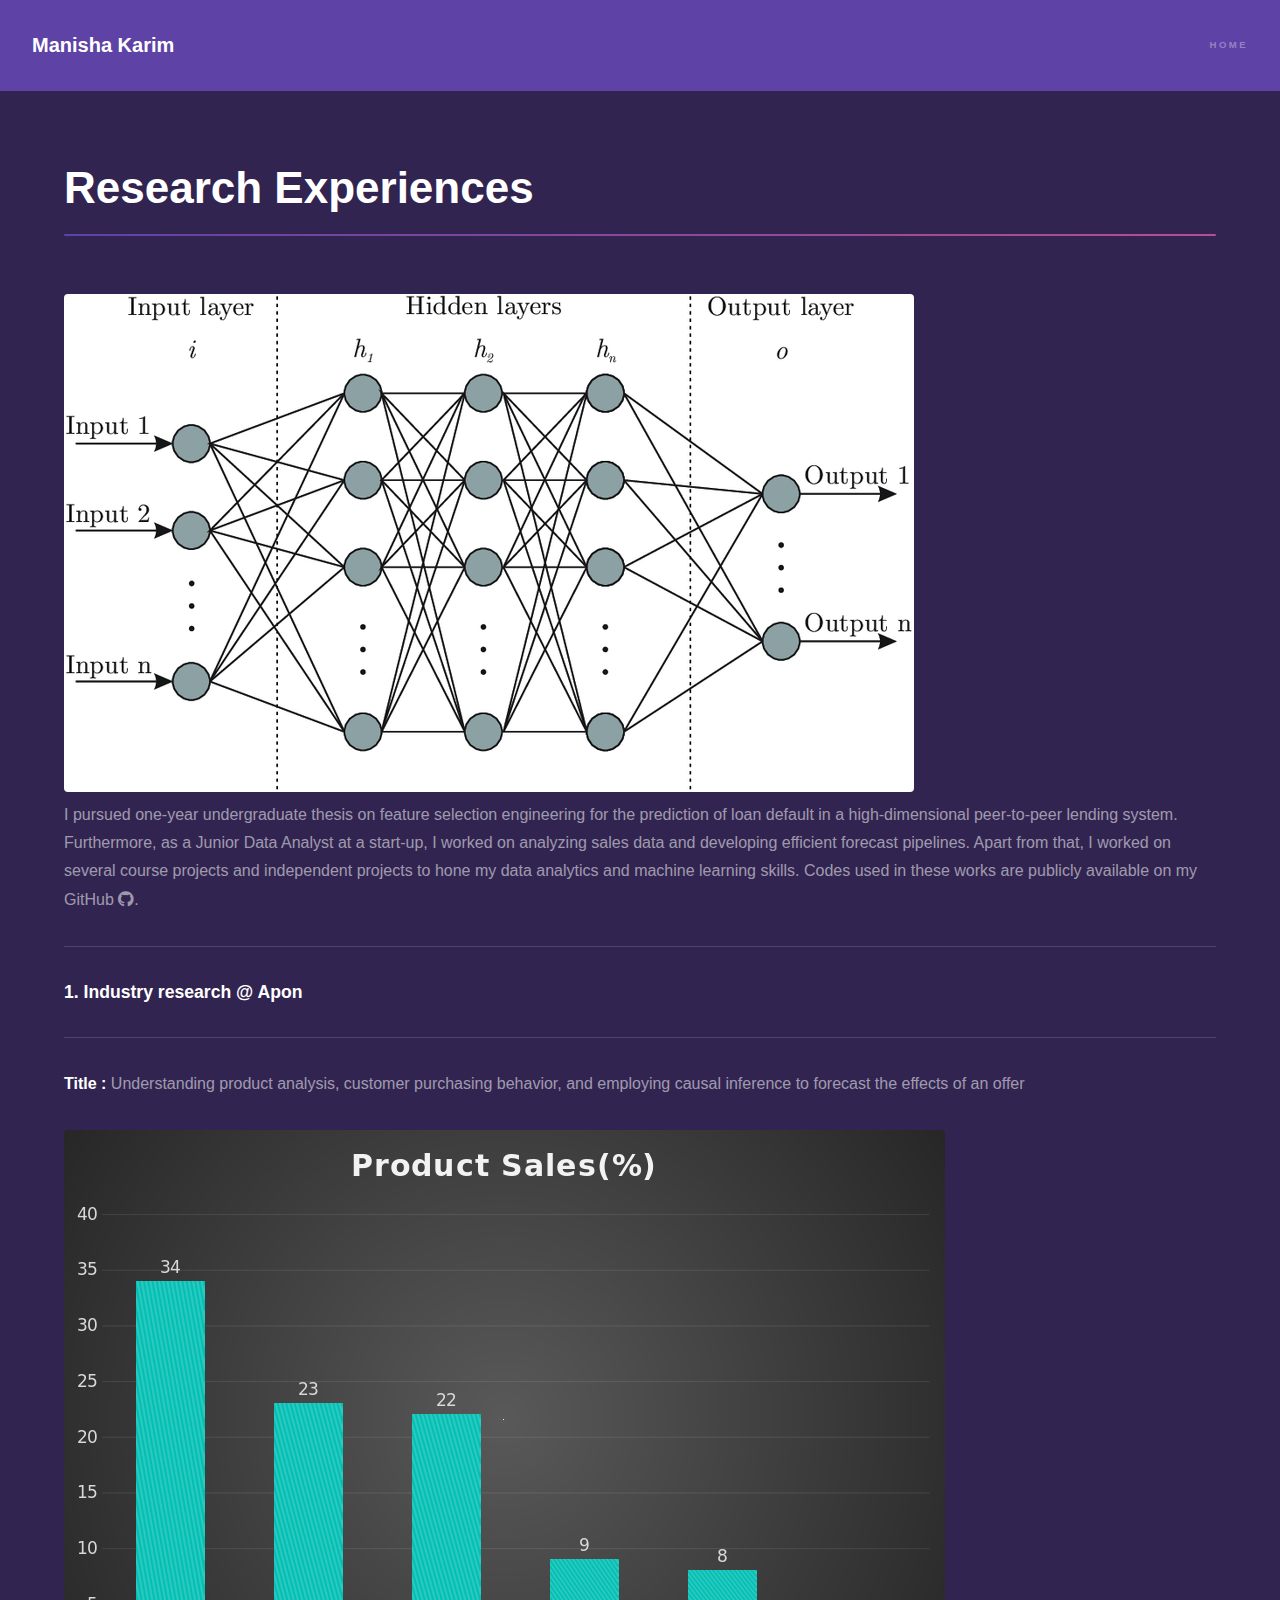
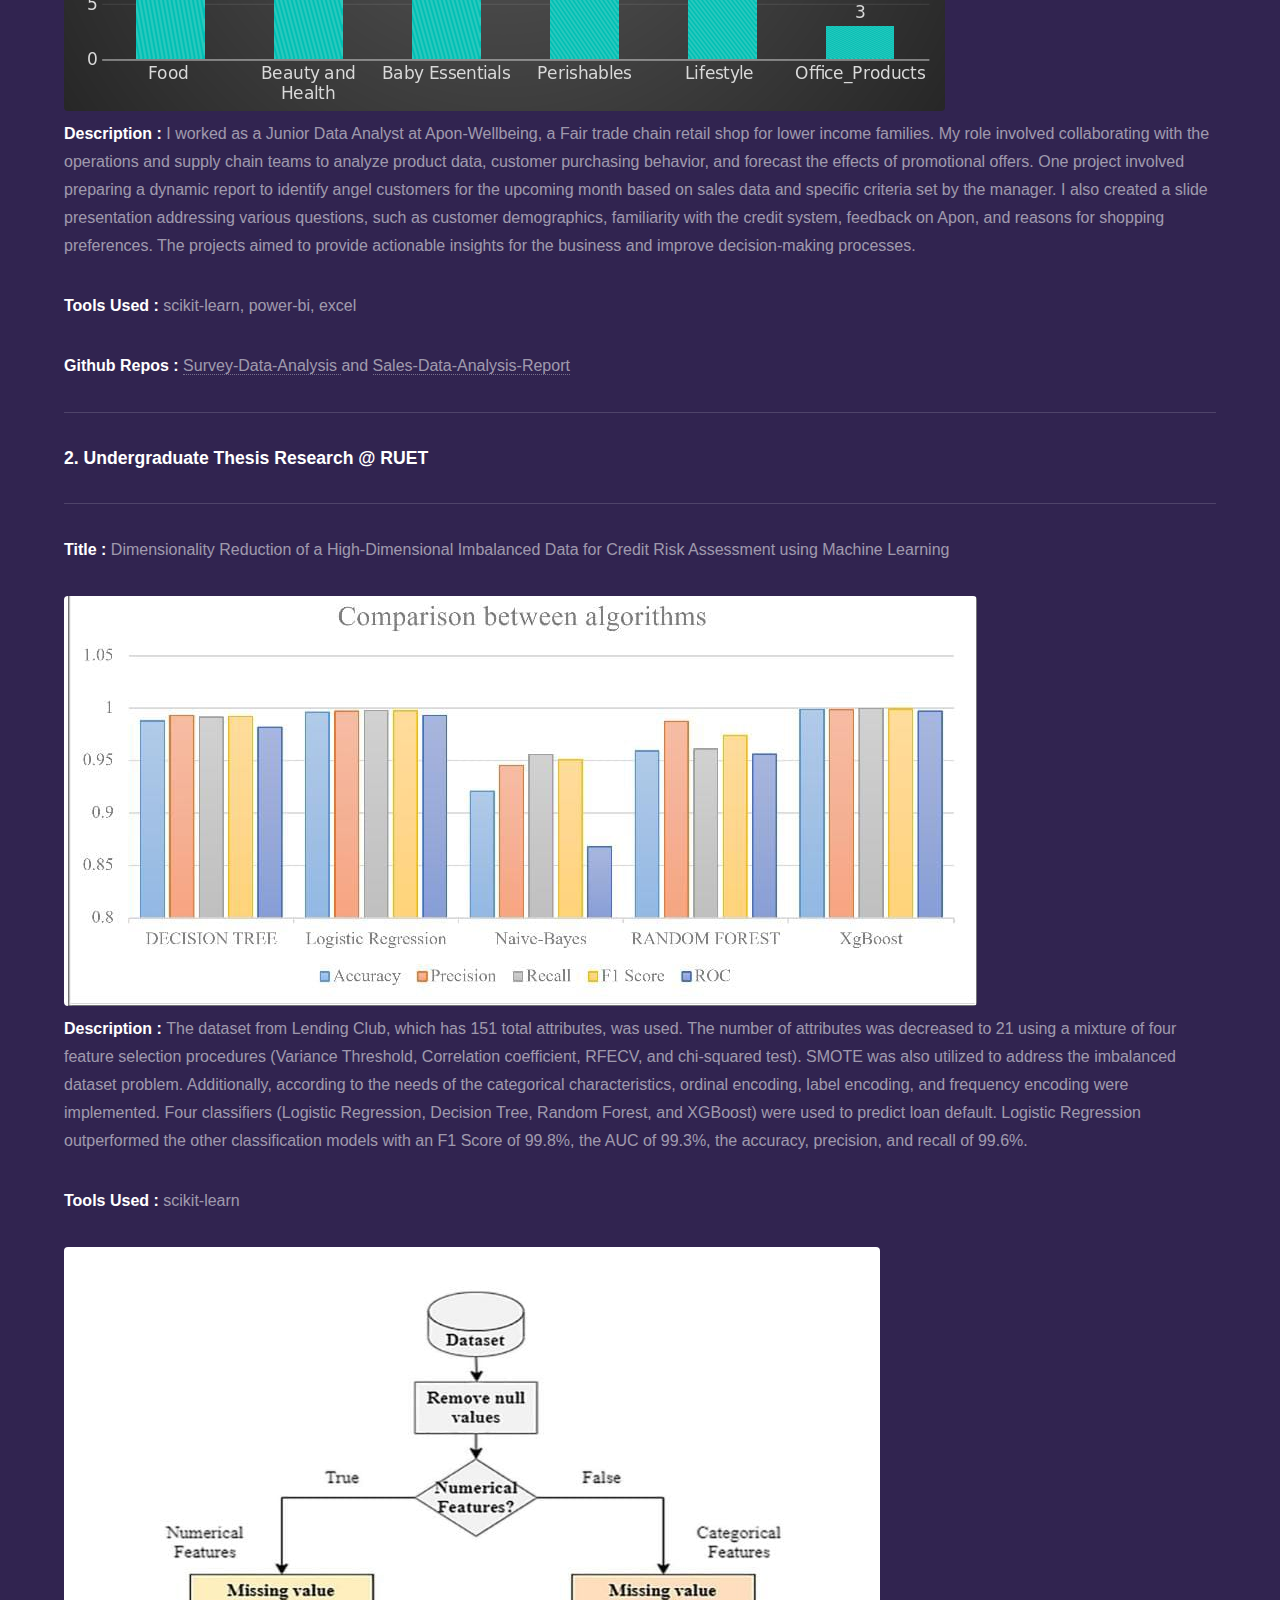
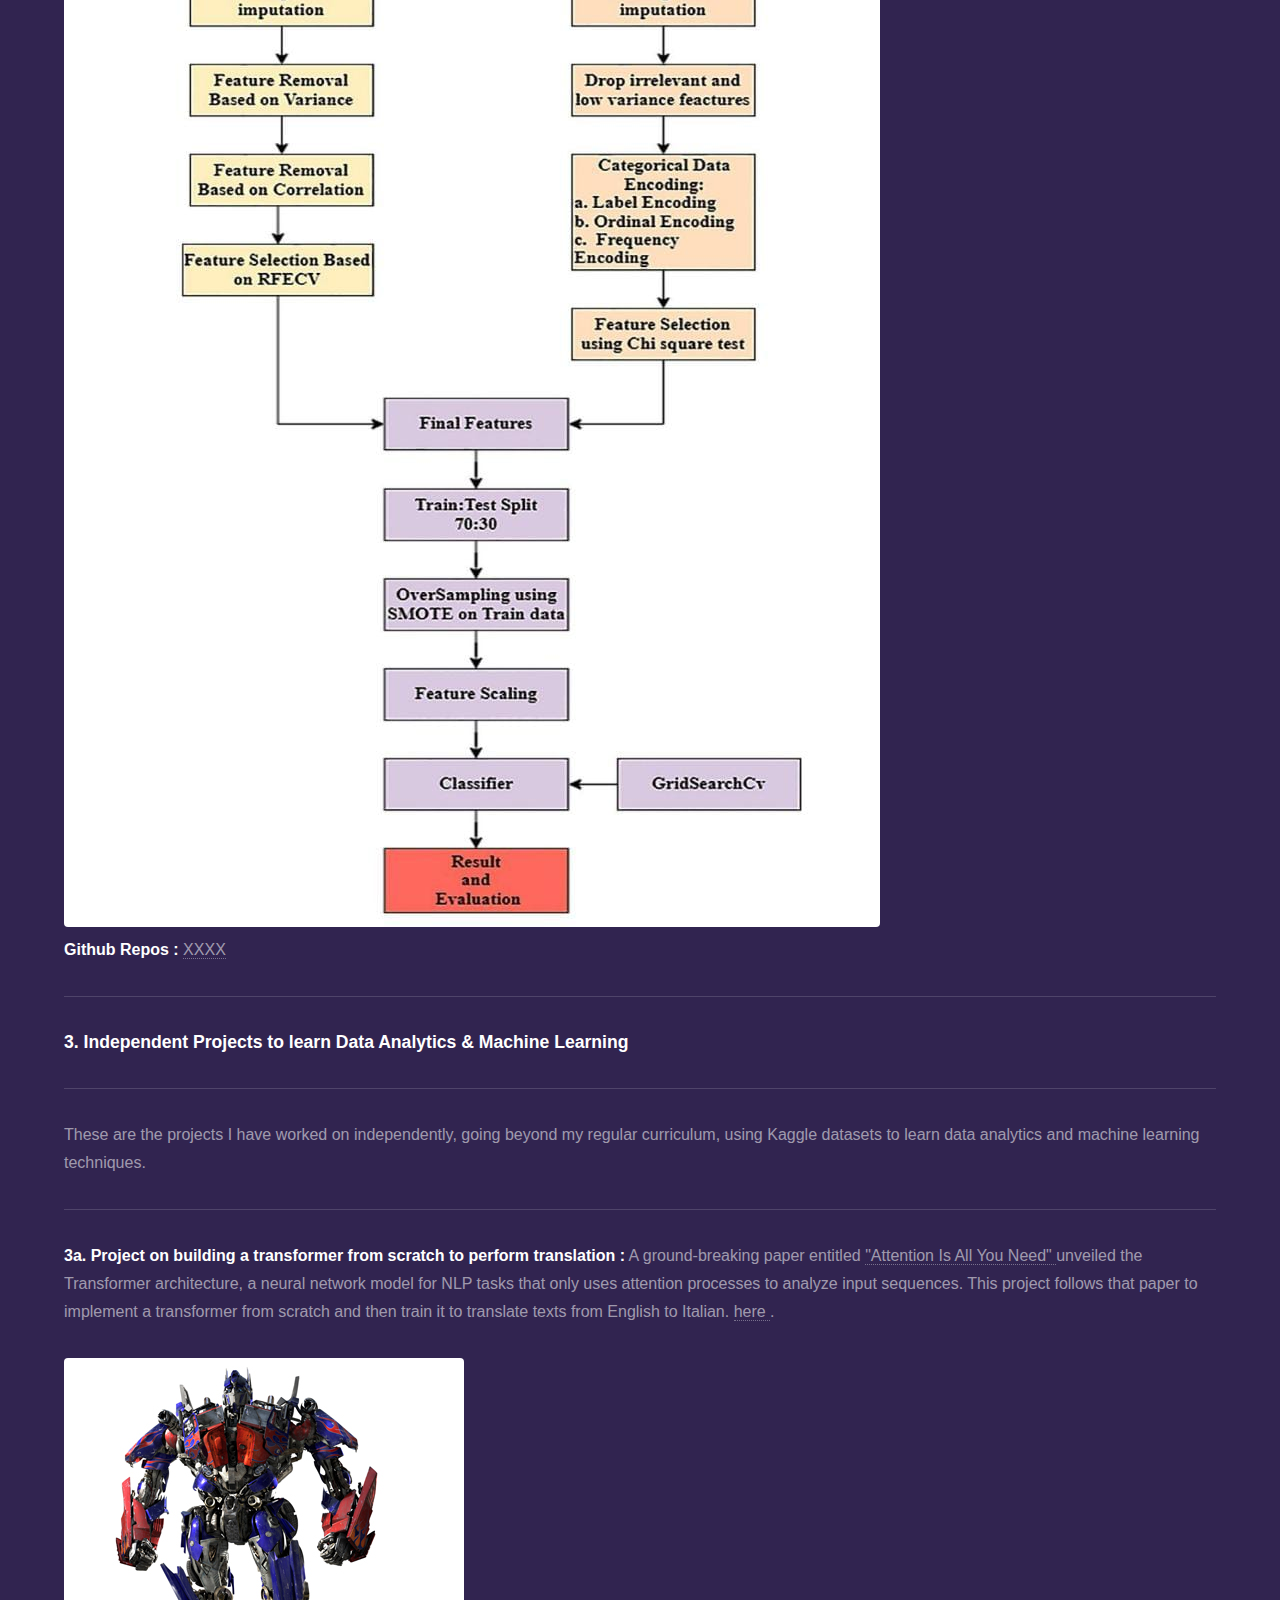
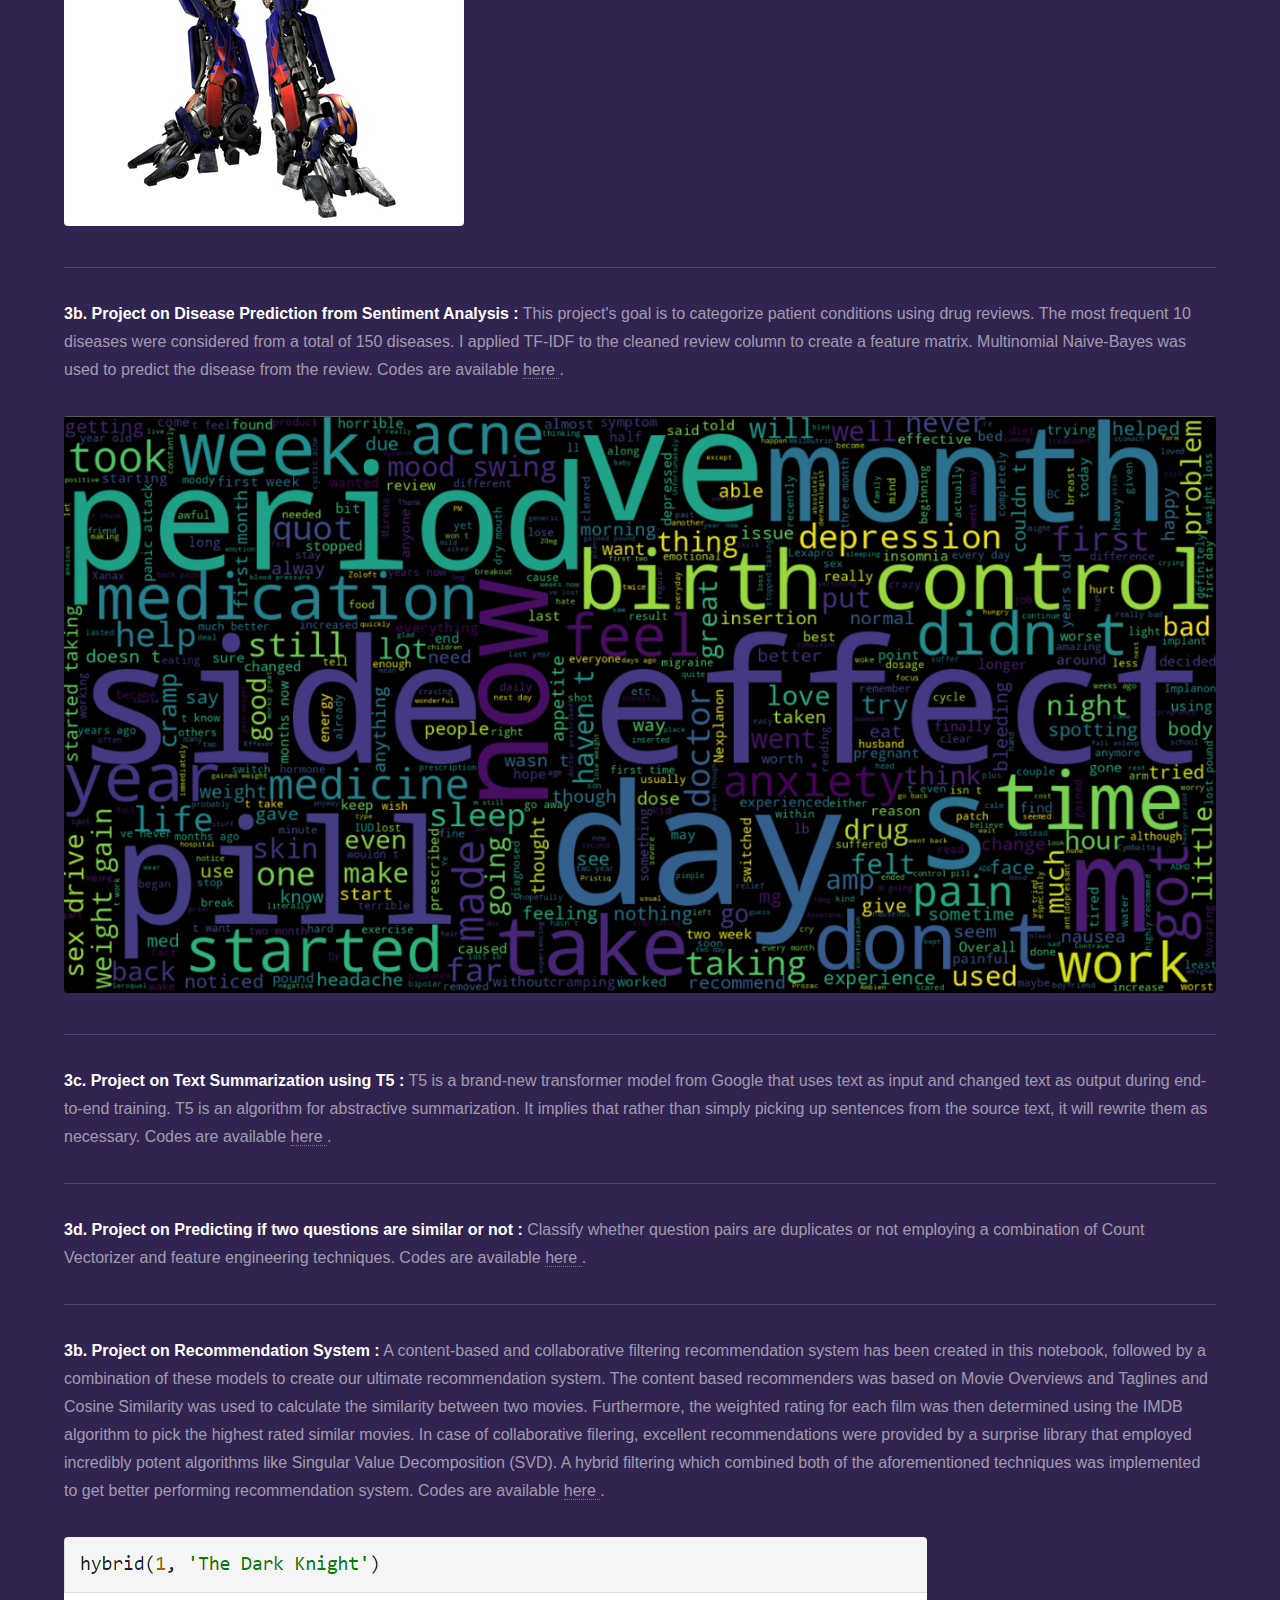
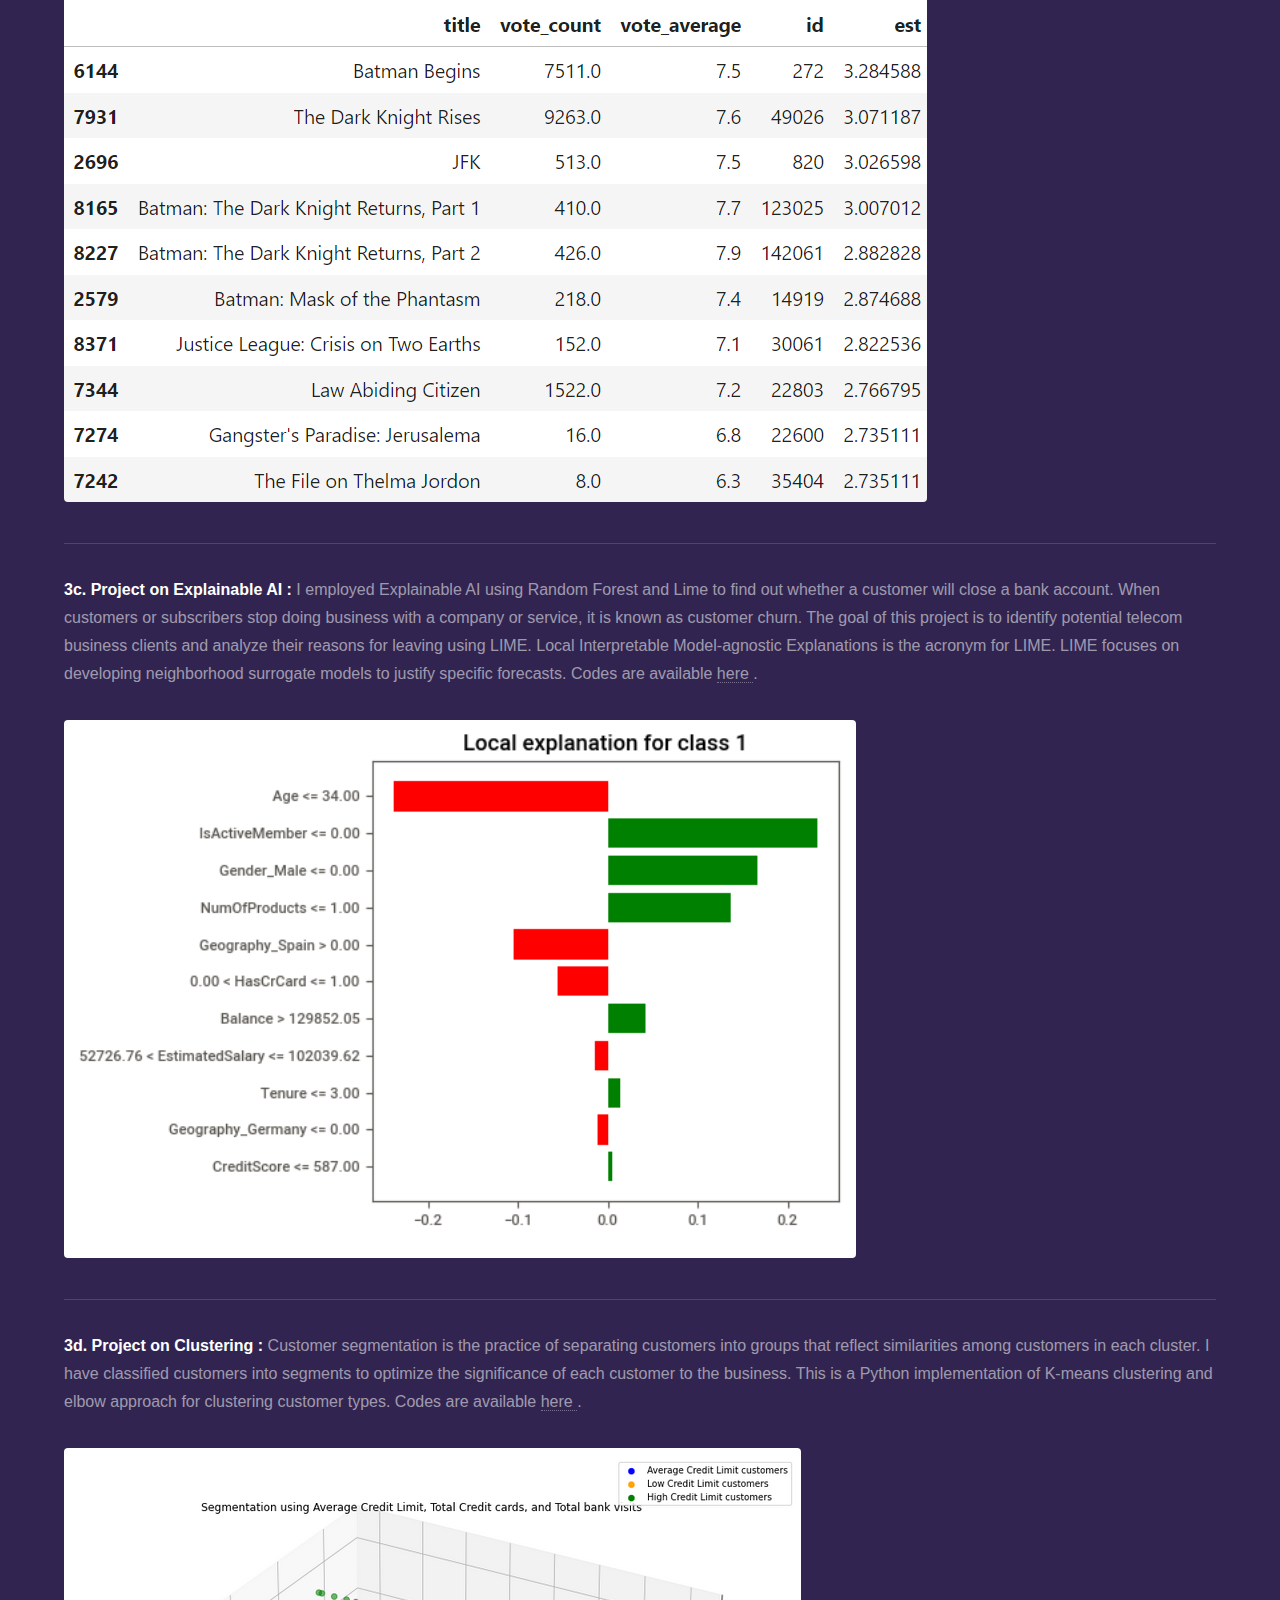
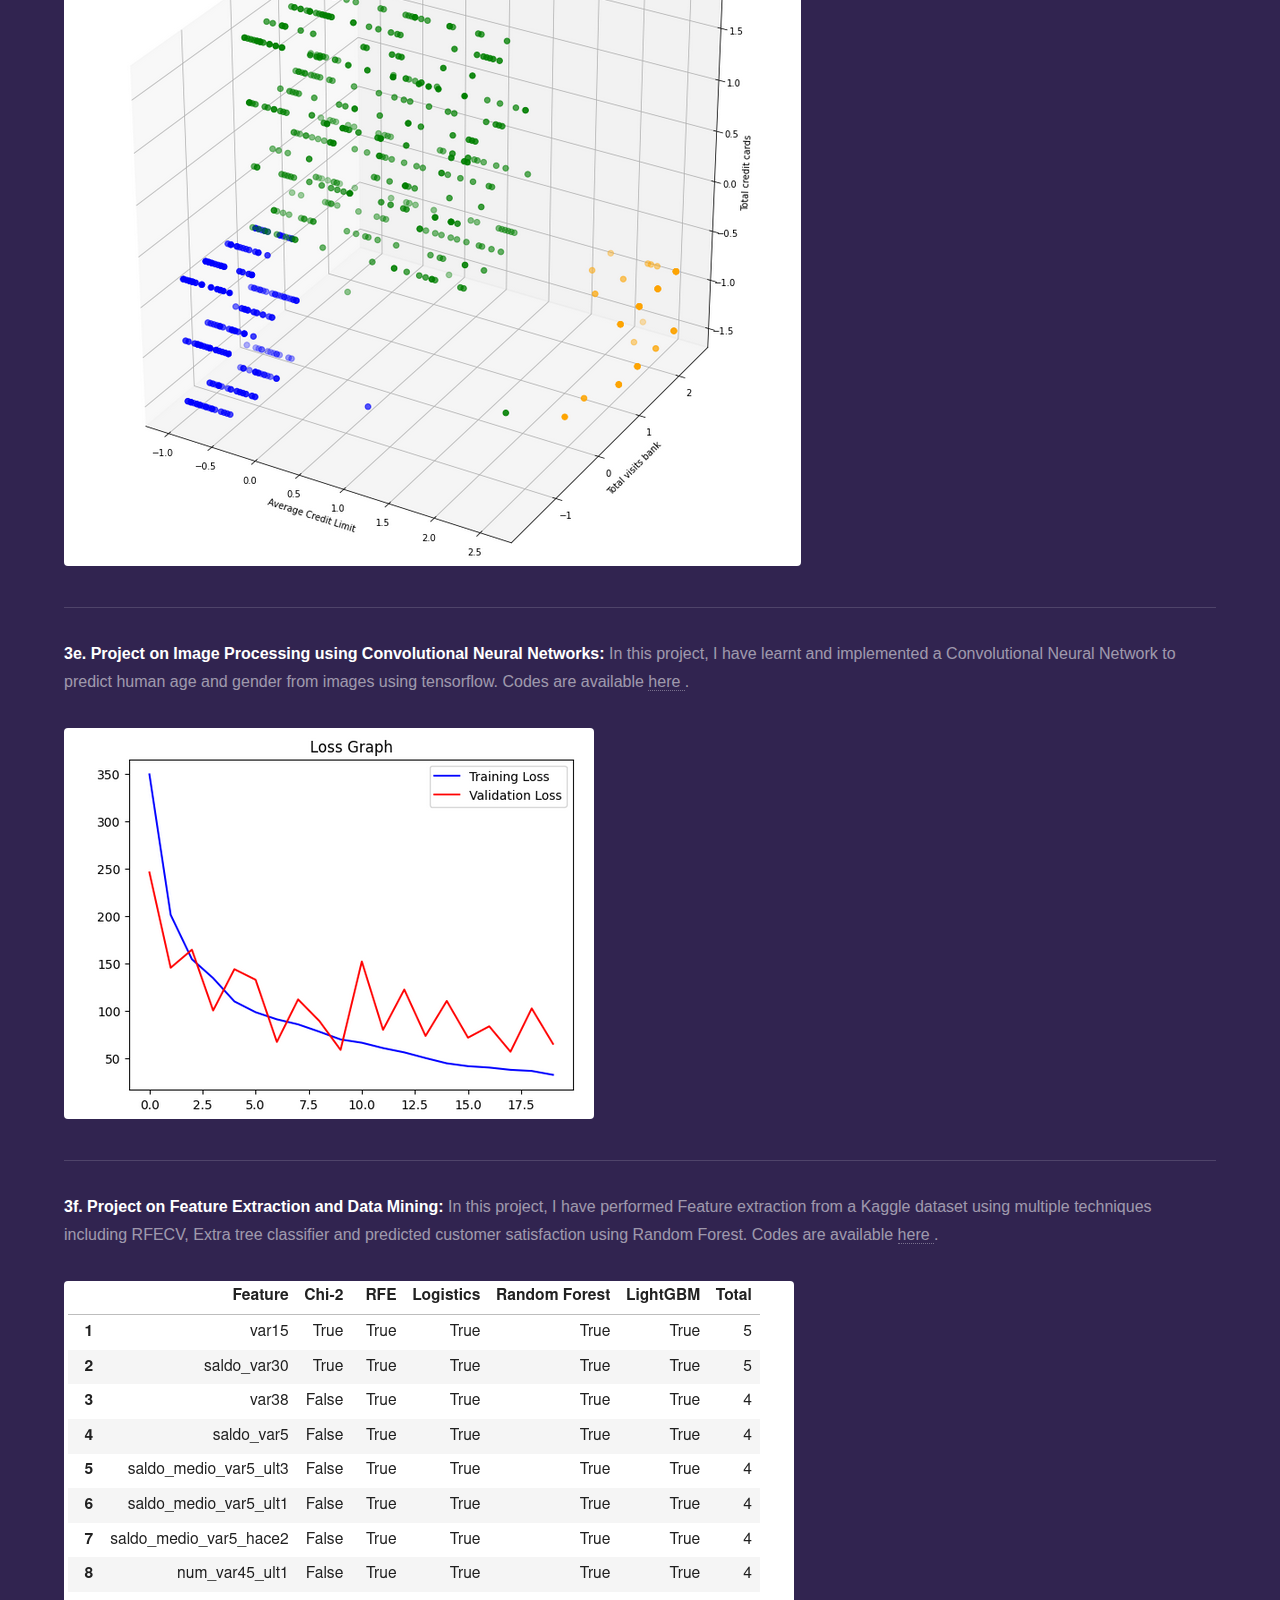
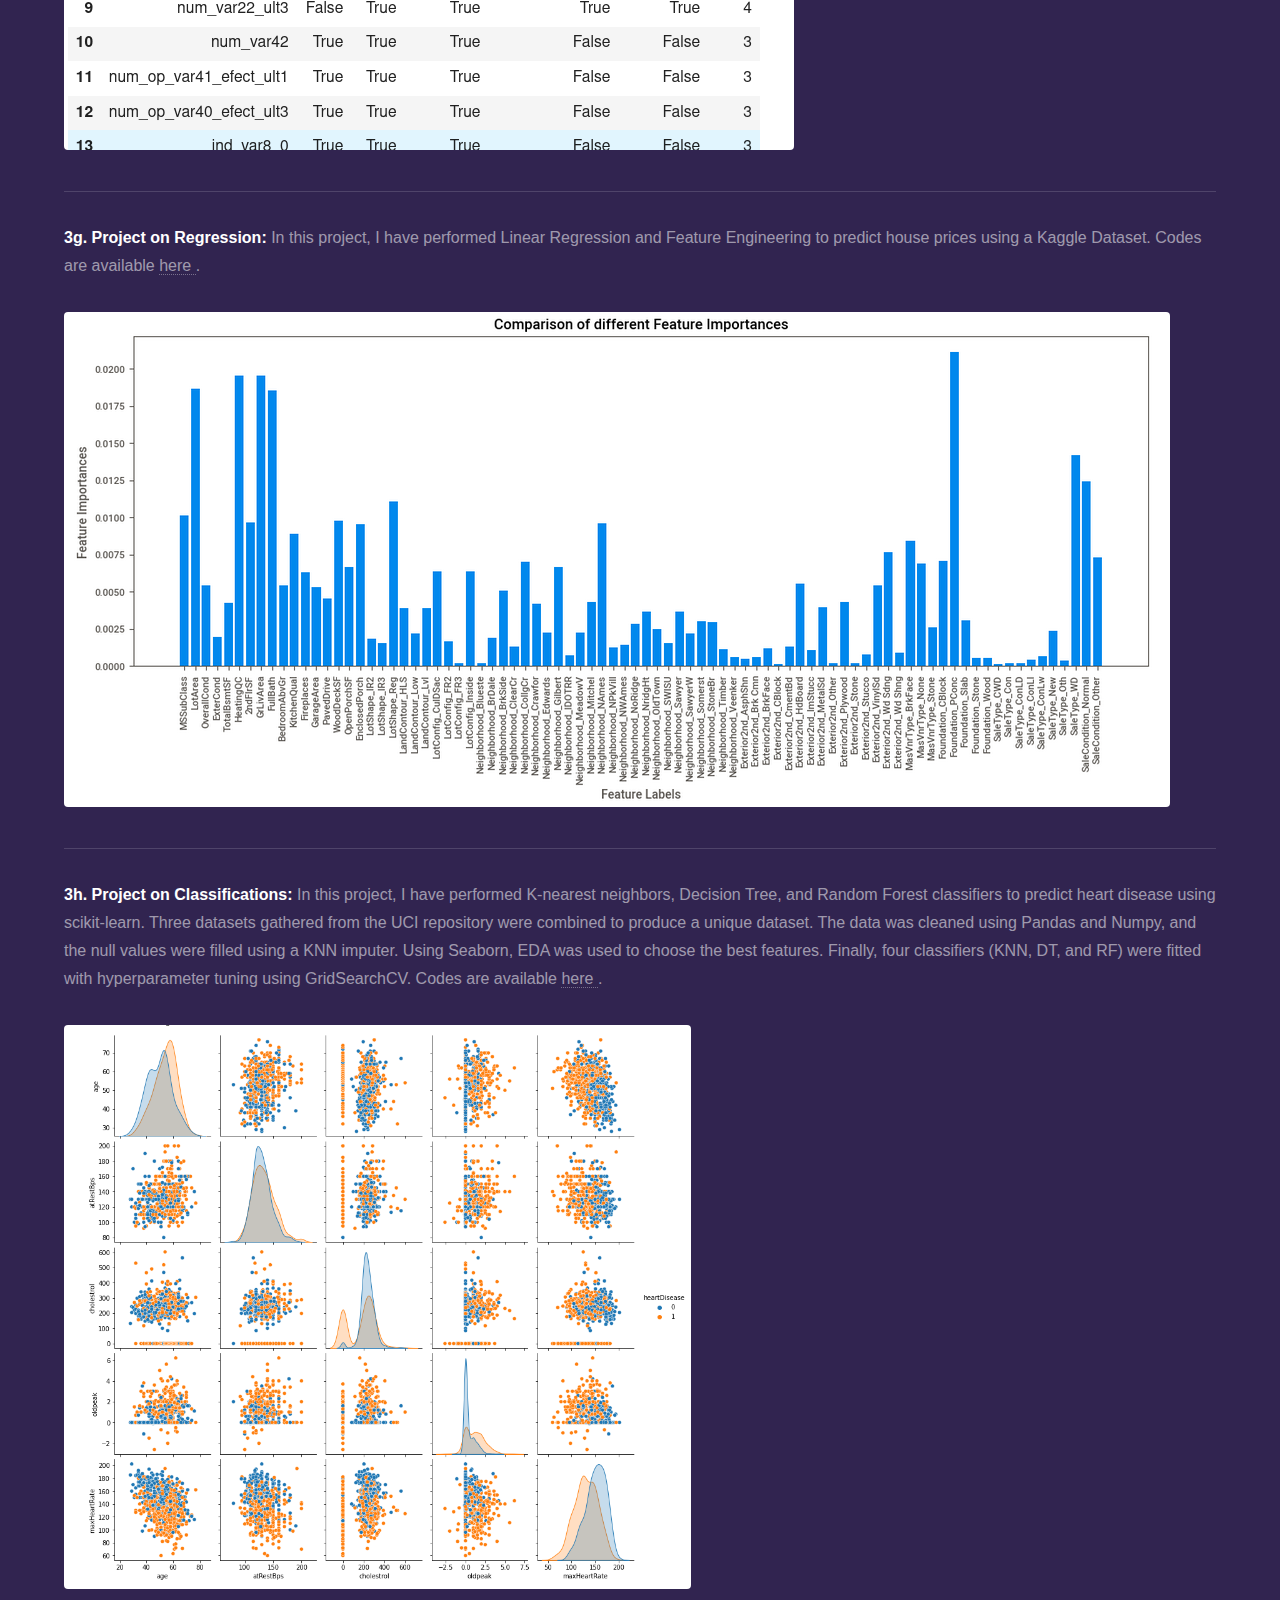
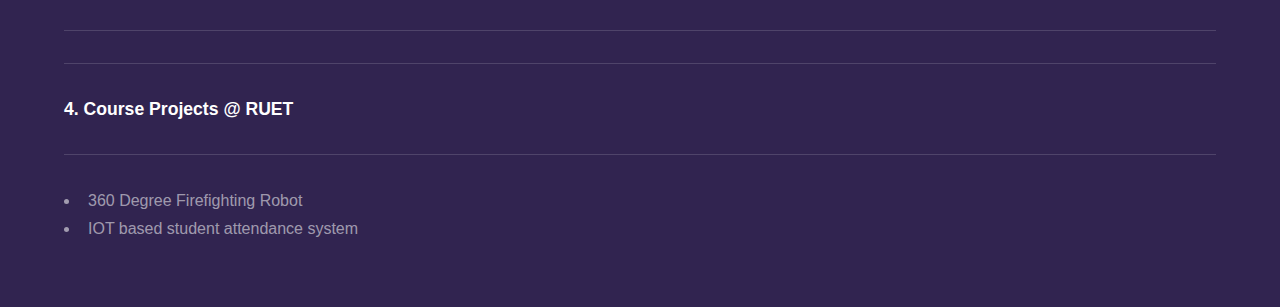
==== commit 7e886f94: "Add files via upload" ====
--- a/research.html
+++ b/research.html
@@ -63,8 +63,17 @@
 							<hr>
 							<p>These are the projects I have worked on independently, going beyond my regular curriculum, using Kaggle datasets to learn data analytics and machine learning techniques.</p>
 							<hr>
-							<p> <b>3a. Project on Disease Prediction from Sentiment Analysis :</b> This project's goal is to categorize patient conditions using drug reviews. The most frequent 10 diseases were considered from a total of 150 diseases. I applied TF-IDF to the cleaned review column to create a feature matrix. Multinomial Naive-Bayes was used to predict the disease from the review. Codes are available <a href="https://github.com/Manisha-Karim/Disease-Prediction-from-Sentiments"> here </a>.</p>
-							<span class="image"> <img src="images\disease_prediction.PNG" width="800" height="auto" alt="" class="center" /></span>
+							<p> <b>3a. Project on building a transformer from scratch to perform translation :</b> A ground-breaking paper entitled <a href="https://arxiv.org/abs/1706.03762"> "Attention Is All You Need" </a> unveiled the Transformer architecture, a neural network model for NLP tasks that only uses attention processes to analyze input sequences. This project follows that paper to implement a transformer from scratch and then train it to translate texts from English to Italian.
+						     <a href="https://github.com/Manisha-Karim/Transformers-from-scratch"> here </a>.</p>
+							<span class="image"> <img src="images\transformer.jpg" width="800" height="auto" alt="" class="center" /></span>
+							<hr>
+							<p> <b>3b. Project on Disease Prediction from Sentiment Analysis :</b> This project's goal is to categorize patient conditions using drug reviews. The most frequent 10 diseases were considered from a total of 150 diseases. I applied TF-IDF to the cleaned review column to create a feature matrix. Multinomial Naive-Bayes was used to predict the disease from the review. Codes are available <a href="https://github.com/Manisha-Karim/Disease-Prediction-from-Sentiments"> here </a>.</p>
+							<span class="image"> <img src="images\disease_prediction.PNG" width="500" height="auto" alt="" class="center" /></span>
+							<hr>							
+							<p> <b>3c. Project on Text Summarization using T5 :</b> T5 is a brand-new transformer model from Google that uses text as input and changed text as output during end-to-end training. T5 is an algorithm for abstractive summarization. It implies that rather than simply picking up sentences from the source text, it will rewrite them as necessary. Codes are available <a href="https://github.com/Manisha-Karim/Text-Summarization-using-T5"> here </a>.</p>
+							<hr>							
+							<p> <b>3d. Project on Predicting if two questions are similar or not :</b> Classify whether question pairs are duplicates or not employing a combination of Count 
+								Vectorizer and feature engineering techniques. Codes are available <a href="https://github.com/Manisha-Karim/Duplicate-Question-Prediction"> here </a>.</p>
 							<hr>
 							<p> <b>3b. Project on Recommendation System :</b> A content-based and collaborative filtering recommendation system has been created in this notebook, followed by a combination of these models to create our ultimate recommendation system. The content based recommenders was based on Movie Overviews and Taglines and Cosine Similarity was used to calculate the similarity between two movies. Furthermore, the weighted rating for each film was then determined using the IMDB algorithm to pick the highest rated similar movies. In case of collaborative filering, excellent recommendations were provided by a surprise library that employed incredibly potent algorithms like Singular Value Decomposition (SVD). A hybrid filtering which combined both of the aforementioned techniques was implemented to get better performing recommendation system. Codes are available <a href="https://github.com/Manisha-Karim/Movie-Recommendation-System"> here </a>.</p>
 							<span class="image"> <img src="images\movie_recommendation.PNG" width="800" height="auto" alt="" class="center" /></span>
